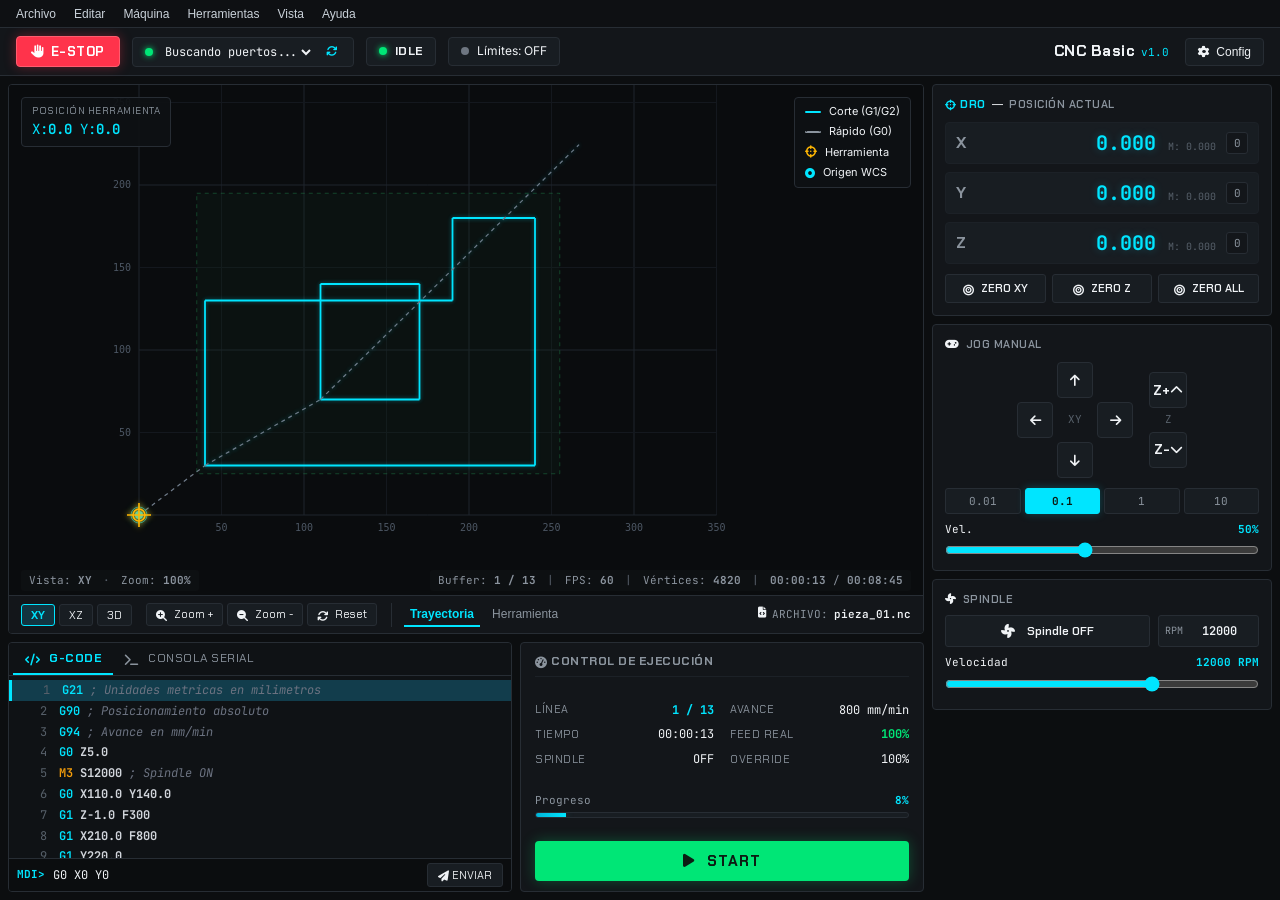
==== index.html @ 5371f31e "fix: animacion fluida con interpolacion de punta de herramienta en simulador virtual y conexion auto" ====
<!DOCTYPE html>
<html lang="es">
<head>
  <meta charset="UTF-8">
  <meta name="viewport" content="width=device-width, initial-scale=1.0">
  <title>CNC Basic v1.0 - Interfaz de Control CNC Educativa</title>
  <meta name="description" content="Interfaz didáctica de control numérico computarizado (CNC) basada en firmware GRBL v1.1 para Trabajo Terminal (ESCOM - IPN).">
  <!-- Google Fonts -->
  <link rel="preconnect" href="https://fonts.googleapis.com">
  <link rel="preconnect" href="https://fonts.gstatic.com" crossorigin>
  <link href="https://fonts.googleapis.com/css2?family=Chakra+Petch:wght@400;600;700&family=Inter:wght@400;500;600;700&family=JetBrains+Mono:wght@400;500;700&display=swap" rel="stylesheet">
  <!-- Font Awesome CDN -->
  <link rel="stylesheet" href="https://cdnjs.cloudflare.com/ajax/libs/font-awesome/6.5.1/css/all.min.css" integrity="sha512-DTOQO9RWCH3ppGqcWaEA1BIZOC6xxalwEsw9c2QQeAIftl+Vegovlnee1c9QX4TctnWMn13TZye+giMm8e2LwA==" crossorigin="anonymous" referrerpolicy="no-referrer" />
  <link rel="stylesheet" href="styles.css">
</head>
<body class="theme-dark">

  <!-- ================= TOP MENUBAR ================= -->
  <header class="app-menubar" id="main-menubar">
    <nav class="menu-nav">
      <div class="menu-item" id="menu-archivo">
        <button class="menu-btn" type="button">Archivo</button>
        <div class="dropdown-menu">
          <button class="dropdown-item" id="btn-menu-open-file"><i class="fa-solid fa-folder-open"></i> Abrir Archivo G-Code... <span class="shortcut">Ctrl+O</span></button>
          <button class="dropdown-item" id="btn-menu-load-sample"><i class="fa-solid fa-file-code"></i> Cargar pieza_01.nc (Demo)</button>
          <div class="dropdown-divider"></div>
          <button class="dropdown-item" id="btn-menu-save-gcode"><i class="fa-solid fa-floppy-disk"></i> Guardar G-Code <span class="shortcut">Ctrl+S</span></button>
          <div class="dropdown-divider"></div>
          <button class="dropdown-item" id="btn-menu-export-log"><i class="fa-solid fa-file-export"></i> Exportar Bitácora de Sesión</button>
        </div>
      </div>

      <div class="menu-item" id="menu-editar">
        <button class="menu-btn" type="button">Editar</button>
        <div class="dropdown-menu">
          <button class="dropdown-item" id="btn-menu-clear-gcode"><i class="fa-solid fa-eraser"></i> Limpiar Programa</button>
          <button class="dropdown-item" id="btn-menu-clear-console"><i class="fa-solid fa-trash-can"></i> Limpiar Consola Serial</button>
        </div>
      </div>

      <div class="menu-item" id="menu-maquina">
        <button class="menu-btn" type="button">Máquina</button>
        <div class="dropdown-menu">
          <button class="dropdown-item" id="btn-menu-homing"><i class="fa-solid fa-house"></i> Ciclo de Homing ($H)</button>
          <button class="dropdown-item" id="btn-menu-unlock"><i class="fa-solid fa-lock-open"></i> Desbloquear Alarma ($X)</button>
          <button class="dropdown-item" id="btn-menu-reset-grbl"><i class="fa-solid fa-rotate-right"></i> Reset Software (Ctrl+X)</button>
          <div class="dropdown-divider"></div>
          <button class="dropdown-item" id="btn-menu-goto-origin"><i class="fa-solid fa-location-crosshairs"></i> Ir a Cero Pieza (G0 X0 Y0 Z0)</button>
        </div>
      </div>

      <div class="menu-item" id="menu-herramientas">
        <button class="menu-btn" type="button">Herramientas</button>
        <div class="dropdown-menu">
          <button class="dropdown-item" id="btn-menu-heightmap"><i class="fa-solid fa-layer-group"></i> Mapa de Alturas (Auto-Level)</button>
          <button class="dropdown-item" id="btn-menu-calibration"><i class="fa-solid fa-ruler-combined"></i> Asistente de Calibración Pasos/mm</button>
          <button class="dropdown-item" id="btn-menu-macros"><i class="fa-solid fa-bolt"></i> Comandos Rápidos de Usuario</button>
        </div>
      </div>

      <div class="menu-item" id="menu-vista">
        <button class="menu-btn" type="button">Vista</button>
        <div class="dropdown-menu">
          <button class="dropdown-item" id="btn-menu-view-xy"><i class="fa-solid fa-vector-square"></i> Vista XY (Planta)</button>
          <button class="dropdown-item" id="btn-menu-view-xz"><i class="fa-solid fa-bars-staggered"></i> Vista XZ (Frontal)</button>
          <button class="dropdown-item" id="btn-menu-view-3d"><i class="fa-solid fa-cube"></i> Vista 3D Isométrica</button>
          <div class="dropdown-divider"></div>
          <button class="dropdown-item" id="btn-menu-toggle-grid"><i class="fa-solid fa-border-all"></i> Alternar Cuadrícula</button>
          <button class="dropdown-item" id="btn-menu-fullscreen"><i class="fa-solid fa-expand"></i> Pantalla Completa <span class="shortcut">F11</span></button>
        </div>
      </div>

      <div class="menu-item" id="menu-ayuda">
        <button class="menu-btn" type="button">Ayuda</button>
        <div class="dropdown-menu">
          <button class="dropdown-item" id="btn-menu-gcode-dict"><i class="fa-solid fa-book-bookmark"></i> Diccionario G-Code Interactivo</button>
          <button class="dropdown-item" id="btn-menu-manual"><i class="fa-solid fa-book-open"></i> Guía Rápida de Operación CNC</button>
          <div class="dropdown-divider"></div>
          <button class="dropdown-item" id="btn-menu-about"><i class="fa-solid fa-circle-info"></i> Acerca de CNC Basic v1.0 (TT ESCOM)</button>
        </div>
      </div>
    </nav>
  </header>

  <!-- ================= TOP HEADER STATUS BAR ================= -->
  <section class="app-statusbar" id="main-statusbar">
    <div class="statusbar-left">
      <!-- Big E-STOP Button -->
      <button class="btn-estop" id="btn-estop" title="Parada de Emergencia Inmediata">
        <i class="fa-solid fa-hand estop-icon"></i> E-STOP
      </button>

      <!-- Serial Port Dropdown Pill -->
      <div class="status-pill pill-port" id="pill-serial-port">
        <span class="indicator-dot dot-connected" id="port-status-dot"></span>
        <select class="port-select" id="select-com-port" title="Puerto COM detectado">
          <option value="" disabled selected>Buscando puertos...</option>
        </select>
        <button class="btn-refresh-port" id="btn-refresh-ports" type="button" title="Actualizar puertos COM">
          <i class="fa-solid fa-arrows-rotate"></i>
        </button>
      </div>

      <!-- Machine State Pill -->
      <div class="status-pill pill-state" id="pill-machine-state">
        <span class="indicator-dot dot-idle" id="state-status-dot"></span>
        <span class="state-label" id="lbl-machine-state">IDLE</span>
      </div>

      <!-- Quick Unlock Alarm Button ($X) -->
      <button class="btn-quick-unlock hidden" id="btn-quick-unlock" title="Desbloquear Alarma de Seguridad ($X)">
        <i class="fa-solid fa-lock-open"></i> DESBLOQUEAR ($X)
      </button>

      <!-- Limits Pill -->
      <div class="status-pill pill-limits" id="pill-limits-state" title="Estado de sensores de límite fin de carrera">
        <span class="indicator-dot dot-off" id="limits-status-dot"></span>
        <span class="limits-label" id="lbl-limits-state">Límites: OFF</span>
      </div>
    </div>

    <div class="statusbar-right">
      <div class="app-branding">
        <span class="brand-title">CNC Basic</span>
        <span class="brand-version">v1.0</span>
      </div>
      <button class="btn-config" id="btn-open-config" title="Configuración del Sistema">
        <i class="fa-solid fa-gear gear-icon"></i> Config
      </button>
    </div>
  </section>

  <!-- ================= MAIN WORKSPACE GRID ================= -->
  <main class="app-workspace">

    <!-- LEFT COLUMN: VISUALIZER + BOTTOM PANELS -->
    <div class="workspace-center">

      <!-- 2D / 3D CANVAS VISUALIZER CONTAINER -->
      <section class="visualizer-container" id="visualizer-container">
        <!-- Floating Tool Position Badge (Top-Left) -->
        <div class="overlay-floating-badge badge-pos" id="badge-tool-pos">
          <span class="badge-title">POSICIÓN HERRAMIENTA</span>
          <span class="badge-coords">X:<b id="v-tool-x">0.0</b> Y:<b id="v-tool-y">0.0</b></span>
        </div>

        <!-- Floating Legend Badge (Top-Right) -->
        <div class="overlay-floating-badge badge-legend" id="badge-legend">
          <div class="legend-row">
            <span class="legend-line line-cut"></span>
            <span class="legend-text">Corte (G1/G2)</span>
          </div>
          <div class="legend-row">
            <span class="legend-line line-rapid"></span>
            <span class="legend-text">Rápido (G0)</span>
          </div>
          <div class="legend-row">
            <i class="fa-solid fa-crosshairs legend-symbol icon-tool"></i>
            <span class="legend-text">Herramienta</span>
          </div>
          <div class="legend-row">
            <i class="fa-solid fa-circle-dot legend-symbol icon-origin"></i>
            <span class="legend-text">Origen WCS</span>
          </div>
        </div>

        <!-- HTML5 Interactive Canvas -->
        <div class="canvas-wrapper">
          <canvas id="cnc-canvas"></canvas>
        </div>

        <!-- Canvas Bottom-Left Overlay -->
        <div class="overlay-bottom-left" id="overlay-view-info">
          <span>Vista: <b id="lbl-view-mode">XY</b></span>
          <span class="divider">·</span>
          <span>Zoom: <b id="lbl-view-zoom">100%</b></span>
        </div>

        <!-- Canvas Bottom-Right Telemetry Overlay -->
        <div class="overlay-bottom-right" id="overlay-telemetry">
          <span>Buffer: <b id="tele-buffer">13 / 13</b></span>
          <span class="divider">|</span>
          <span>FPS: <b id="tele-fps">60</b></span>
          <span class="divider">|</span>
          <span>Vértices: <b id="tele-vertices">4820</b></span>
          <span class="divider">|</span>
          <span id="tele-time-info"><b id="tele-elapsed">00:00:13</b> / <b id="tele-total">00:08:45</b></span>
        </div>

        <!-- Visualizer Bottom Control Bar -->
        <div class="visualizer-controls-bar">
          <div class="viz-btn-group view-modes">
            <button class="viz-btn active" id="btn-view-xy">XY</button>
            <button class="viz-btn" id="btn-view-xz">XZ</button>
            <button class="viz-btn" id="btn-view-3d">3D</button>
          </div>

          <div class="viz-btn-group zoom-controls">
            <button class="viz-btn" id="btn-zoom-in"><i class="fa-solid fa-magnifying-glass-plus"></i> Zoom +</button>
            <button class="viz-btn" id="btn-zoom-out"><i class="fa-solid fa-magnifying-glass-minus"></i> Zoom -</button>
            <button class="viz-btn" id="btn-zoom-reset"><i class="fa-solid fa-arrows-rotate"></i> Reset</button>
          </div>

          <div class="viz-tabs">
            <button class="viz-tab active" id="tab-trayectoria">Trayectoria</button>
            <button class="viz-tab" id="tab-herramienta">Herramienta</button>
          </div>

          <div class="loaded-file-indicator">
            <i class="fa-solid fa-file-code file-icon"></i>
            <span class="file-label">ARCHIVO:</span>
            <span class="file-name" id="lbl-loaded-filename">pieza_01.nc</span>
          </div>
        </div>
      </section>

      <!-- BOTTOM SPLIT: G-CODE/CONSOLE (LEFT) & EXECUTION CONTROL (RIGHT) -->
      <section class="bottom-split-panel">

        <!-- G-Code & Serial Console Section -->
        <div class="panel-box panel-code-console">
          <div class="panel-header-tabs">
            <button class="panel-tab active" id="tab-btn-gcode"><i class="fa-solid fa-code"></i> G-CODE</button>
            <button class="panel-tab" id="tab-btn-console"><i class="fa-solid fa-terminal"></i> CONSOLA SERIAL</button>
          </div>

          <!-- G-Code Viewer Tab Content -->
          <div class="tab-pane active" id="pane-gcode">
            <div class="gcode-editor-viewport" id="gcode-list-viewport">
              <ul class="gcode-lines-list" id="gcode-lines-container">
                <!-- Dynamically generated or seeded G-code lines -->
              </ul>
            </div>
            <!-- MDI Input Command Bar -->
            <div class="mdi-bar">
              <span class="mdi-prefix">MDI&gt;</span>
              <input type="text" class="mdi-input" id="mdi-input-cmd" value="G0 X0 Y0" placeholder="Escriba comando G-code o GRBL ($$, $H, G0...)">
              <button class="btn-mdi-send" id="btn-mdi-send"><i class="fa-solid fa-paper-plane"></i> ENVIAR</button>
            </div>
          </div>

          <!-- Serial Console Tab Content -->
          <div class="tab-pane" id="pane-console">
            <div class="console-viewport" id="console-output">
              <div class="console-line c-system">[CONEXIÓN] Puerto COM3 abierto a 115200 baudios.</div>
              <div class="console-line c-grbl">Grbl 1.1h ['$' for help]</div>
              <div class="console-line c-info">[MSG:'$H'|'$X' to unlock]</div>
              <div class="console-line c-ok">&gt; $G</div>
              <div class="console-line c-grbl">[GC:G0 G54 G17 G21 G90 G94 M5 M9 T0 F0 S0]</div>
              <div class="console-line c-ok">ok</div>
            </div>
            <div class="console-input-bar">
              <span class="mdi-prefix">&gt;</span>
              <input type="text" class="mdi-input" id="console-cmd-input" placeholder="Comando GRBL directo (ej. ? , $$ , $I , G91)">
              <button class="btn-mdi-send" id="btn-console-send"><i class="fa-solid fa-paper-plane"></i> ENVIAR</button>
            </div>
          </div>
        </div>

        <!-- Execution Control Panel -->
        <div class="panel-box panel-execution-control">
          <div class="panel-title-bar">
            <span><i class="fa-solid fa-gauge-high"></i> CONTROL DE EJECUCIÓN</span>
          </div>

          <div class="telemetry-grid">
            <div class="tele-item">
              <span class="tele-label">LÍNEA</span>
              <span class="tele-val highlight-cyan" id="metric-line">13 / 13</span>
            </div>
            <div class="tele-item">
              <span class="tele-label">AVANCE</span>
              <span class="tele-val" id="metric-feed">800 mm/min</span>
            </div>
            <div class="tele-item">
              <span class="tele-label">TIEMPO</span>
              <span class="tele-val" id="metric-time">00:00:13</span>
            </div>
            <div class="tele-item">
              <span class="tele-label">FEED REAL</span>
              <span class="tele-val highlight-green" id="metric-feed-pct">100%</span>
            </div>
            <div class="tele-item">
              <span class="tele-label">SPINDLE</span>
              <span class="tele-val" id="metric-spindle-state">OFF</span>
            </div>
            <div class="tele-item">
              <span class="tele-label">OVERRIDE</span>
              <span class="tele-val" id="metric-override">100%</span>
            </div>
          </div>

          <!-- Progress Bar -->
          <div class="progress-section">
            <div class="progress-labels">
              <span class="prog-label">Progreso</span>
              <span class="prog-pct highlight-cyan" id="lbl-progress-percent">100%</span>
            </div>
            <div class="progress-track">
              <div class="progress-bar-fill" id="progress-bar-fill" style="width: 100%;"></div>
            </div>
          </div>

          <!-- Main Start/Execution Action Button -->
          <div class="execution-actions">
            <button class="btn-start-execution" id="btn-execution-action">
              <i class="fa-solid fa-play"></i> START
            </button>
            <button class="btn-pause-execution hidden" id="btn-execution-pause">
              <i class="fa-solid fa-pause"></i> PAUSA
            </button>
            <button class="btn-stop-execution hidden" id="btn-execution-stop">
              <i class="fa-solid fa-stop"></i> DETENER
            </button>
          </div>
        </div>

      </section>
    </div>

    <!-- RIGHT COLUMN: DRO & MANUAL MACHINE CONTROLS -->
    <aside class="workspace-sidebar" id="main-sidebar">

      <!-- DRO: POSICIÓN ACTUAL -->
      <section class="sidebar-block dro-block">
        <div class="sidebar-header">
          <span class="title-cyan"><i class="fa-solid fa-crosshairs"></i> DRO</span>
          <span class="header-divider">—</span>
          <span class="title-sub">POSICIÓN ACTUAL</span>
        </div>

        <div class="dro-axes-container">
          <!-- EJE X -->
          <div class="dro-axis-row" id="dro-row-x">
            <div class="axis-badge">X</div>
            <div class="axis-readout">
              <div class="coord-value-big" id="dro-val-x">0.000</div>
              <div class="coord-subtext">M: <span id="dro-mach-x">0.000</span></div>
            </div>
            <button class="btn-zero-axis" id="btn-zero-x" title="Poner eje X en cero">0</button>
          </div>

          <!-- EJE Y -->
          <div class="dro-axis-row" id="dro-row-y">
            <div class="axis-badge">Y</div>
            <div class="axis-readout">
              <div class="coord-value-big" id="dro-val-y">0.000</div>
              <div class="coord-subtext">M: <span id="dro-mach-y">0.000</span></div>
            </div>
            <button class="btn-zero-axis" id="btn-zero-y" title="Poner eje Y en cero">0</button>
          </div>

          <!-- EJE Z -->
          <div class="dro-axis-row" id="dro-row-z">
            <div class="axis-badge">Z</div>
            <div class="axis-readout">
              <div class="coord-value-big" id="dro-val-z">0.000</div>
              <div class="coord-subtext">M: <span id="dro-mach-z">0.000</span></div>
            </div>
            <button class="btn-zero-axis" id="btn-zero-z" title="Poner eje Z en cero">0</button>
          </div>
        </div>

        <!-- Zero Buttons Group -->
        <div class="dro-actions-row">
          <button class="btn-secondary-action" id="btn-zero-xy"><i class="fa-solid fa-bullseye"></i> ZERO XY</button>
          <button class="btn-secondary-action" id="btn-zero-z-action"><i class="fa-solid fa-bullseye"></i> ZERO Z</button>
          <button class="btn-secondary-action" id="btn-zero-all"><i class="fa-solid fa-bullseye"></i> ZERO ALL</button>
        </div>
      </section>

      <!-- JOG MANUAL -->
      <section class="sidebar-block jog-block">
        <div class="sidebar-header collapsible">
          <i class="fa-solid fa-gamepad header-icon"></i>
          <span class="title-sub">JOG MANUAL</span>
        </div>

        <div class="jog-content">
          <!-- Directional Jog Pads -->
          <div class="jog-pads-container">
            <!-- XY D-Pad -->
            <div class="dpad-xy">
              <div class="dpad-cell"></div>
              <button class="jog-btn jog-up" id="btn-jog-y-plus" title="Y+ Adelante"><i class="fa-solid fa-arrow-up"></i></button>
              <div class="dpad-cell"></div>

              <button class="jog-btn jog-left" id="btn-jog-x-minus" title="X- Izquierda"><i class="fa-solid fa-arrow-left"></i></button>
              <div class="dpad-center-label">XY</div>
              <button class="jog-btn jog-right" id="btn-jog-x-plus" title="X+ Derecha"><i class="fa-solid fa-arrow-right"></i></button>

              <div class="dpad-cell"></div>
              <button class="jog-btn jog-down" id="btn-jog-y-minus" title="Y- Atrás"><i class="fa-solid fa-arrow-down"></i></button>
              <div class="dpad-cell"></div>
            </div>

            <!-- Z Column Pad -->
            <div class="dpad-z">
              <button class="jog-btn jog-z-up" id="btn-jog-z-plus" title="Z+ Subir Herramienta">Z+ <i class="fa-solid fa-chevron-up"></i></button>
              <div class="dpad-z-label">Z</div>
              <button class="jog-btn jog-z-down" id="btn-jog-z-minus" title="Z- Bajar Herramienta">Z- <i class="fa-solid fa-chevron-down"></i></button>
            </div>
          </div>

          <!-- Step Increments -->
          <div class="jog-increments-row">
            <button class="step-btn" data-step="0.01">0.01</button>
            <button class="step-btn active" data-step="0.1">0.1</button>
            <button class="step-btn" data-step="1">1</button>
            <button class="step-btn" data-step="10">10</button>
          </div>

          <!-- Jog Feedrate / Speed -->
          <div class="jog-speed-control">
            <div class="speed-label-row">
              <span class="speed-txt">Vel.</span>
              <span class="speed-val highlight-cyan" id="lbl-jog-vel">50%</span>
            </div>
            <input type="range" class="speed-slider" id="slider-jog-speed" min="10" max="100" value="50" step="5">
          </div>
        </div>
      </section>

      <!-- SPINDLE (HUSILLO) -->
      <section class="sidebar-block spindle-block">
        <div class="sidebar-header collapsible">
          <i class="fa-solid fa-fan header-icon"></i>
          <span class="title-sub">SPINDLE</span>
        </div>

        <div class="spindle-content">
          <div class="spindle-actions-row">
            <button class="btn-spindle-toggle" id="btn-spindle-toggle">
              <i class="fa-solid fa-fan spindle-icon" id="spindle-fan-icon"></i>
              <span id="lbl-spindle-btn-text">Spindle OFF</span>
            </button>
            <div class="spindle-rpm-badge">
              <span class="rpm-label">RPM</span>
              <input type="number" class="rpm-input" id="input-spindle-rpm" value="12000" min="0" max="24000" step="500">
            </div>
          </div>

          <div class="spindle-speed-info">
            <span class="speed-legend">Velocidad</span>
            <span class="speed-live-val highlight-cyan" id="lbl-spindle-speed-live">12000 RPM</span>
          </div>

          <input type="range" class="spindle-slider" id="slider-spindle-override" min="0" max="150" value="100" title="Override Spindle (0% a 150%)">
        </div>
      </section>

    </aside>

  </main>

  <!-- ================= MODAL DE CONFIGURACIÓN (FIGURAS 6-13 DEL TT) ================= -->
  <div class="modal-backdrop hidden" id="modal-config-backdrop">
    <div class="modal-dialog modal-large">
      <div class="modal-header">
        <div class="modal-title-group">
          <i class="fa-solid fa-sliders modal-icon"></i>
          <h2 class="modal-title">Configuración del Sistema CNC</h2>
          <span class="modal-subtitle">Parámetros GRBL v1.1 &amp; Preferencias de Usuario</span>
        </div>
        <button class="btn-modal-close" id="btn-close-config-modal"><i class="fa-solid fa-xmark"></i></button>
      </div>

      <div class="modal-body modal-split">
        <!-- Sidebar Navigation of Config Sections -->
        <nav class="config-nav-tabs">
          <button class="cfg-tab-btn active" data-target="cfg-tab-conexion">
            <i class="fa-solid fa-network-wired tab-icon"></i> Ajustes de Conexión
          </button>
          <button class="cfg-tab-btn" data-target="cfg-tab-maquina">
            <i class="fa-solid fa-microchip tab-icon"></i> Info de la Máquina
          </button>
          <button class="cfg-tab-btn" data-target="cfg-tab-emisor">
            <i class="fa-solid fa-tower-broadcast tab-icon"></i> Ajustes Emisor
          </button>
          <button class="cfg-tab-btn" data-target="cfg-tab-ui">
            <i class="fa-solid fa-palette tab-icon"></i> Interfaz de Usuario
          </button>
          <button class="cfg-tab-btn" data-target="cfg-tab-atajos">
            <i class="fa-solid fa-keyboard tab-icon"></i> Ajustes y Atajos
          </button>
          <button class="cfg-tab-btn" data-target="cfg-tab-visualizador">
            <i class="fa-solid fa-eye tab-icon"></i> Ajustes Visualizador
          </button>
          <button class="cfg-tab-btn" data-target="cfg-tab-consola">
            <i class="fa-solid fa-terminal tab-icon"></i> Ajustes Consola
          </button>
          <button class="cfg-tab-btn" data-target="cfg-tab-macros">
            <i class="fa-solid fa-bolt tab-icon"></i> Comandos de Usuario
          </button>
          <button class="cfg-tab-btn" data-target="cfg-tab-heightmap">
            <i class="fa-solid fa-layer-group tab-icon"></i> Mapa de Alturas
          </button>
          <button class="cfg-tab-btn cfg-tab-credits-highlight" data-target="cfg-tab-creditos">
            <i class="fa-solid fa-award tab-icon"></i> Derechos de Autor y Agradecimientos
          </button>
        </nav>

        <!-- Dynamic Content Panels for Config -->
        <div class="config-content-panels">

          <!-- 1. Ajustes de Conexión (Fig. 6) -->
          <div class="cfg-panel active" id="cfg-tab-conexion">
            <h3 class="panel-section-title"><i class="fa-solid fa-network-wired"></i> Ajustes de Conexión Serial (UART)</h3>
            <div class="form-grid">
              <div class="form-group">
                <label>Puerto Serial COM:</label>
                <select class="form-control" id="cfg-port">
                  <option value="COM3" selected>COM3 (Arduino Nano / Uno CH340)</option>
                  <option value="COM1">COM1 (Puerto de comunicaciones)</option>
                  <option value="COM4">COM4 (USB Serial Device)</option>
                </select>
              </div>
              <div class="form-group">
                <label>Velocidad de Baudios:</label>
                <select class="form-control" id="cfg-baud">
                  <option value="115200" selected>115200 baudios (Recomendado GRBL v1.1)</option>
                  <option value="9600">9600 baudios</option>
                  <option value="57600">57600 baudios</option>
                  <option value="250000">250000 baudios</option>
                </select>
              </div>
              <div class="form-group">
                <label>Tamaño de Buffer de Comandos:</label>
                <input type="number" class="form-control" value="128" min="64" max="256">
                <small class="form-help">Planificación de movimiento GRBL (RX buffer por defecto: 128 bytes).</small>
              </div>
              <div class="form-group checkbox-group">
                <label><input type="checkbox" checked> Habilitar DTR Reset al conectar</label>
                <label><input type="checkbox" checked> Comprobación de Eco (OK check)</label>
              </div>
            </div>
          </div>

          <!-- 2. Información de la Máquina (Fig. 7) -->
          <div class="cfg-panel" id="cfg-tab-maquina">
            <h3 class="panel-section-title"><i class="fa-solid fa-microchip"></i> Parámetros del Controlador CNC (GRBL)</h3>
            <div class="form-grid">
              <div class="form-group">
                <label>Firmware Detectado:</label>
                <input type="text" class="form-control" value="GRBL v1.1h [ESCOM Didáctico]" readonly>
              </div>
              <div class="form-group">
                <label>$100 - Pasos/mm Eje X:</label>
                <input type="number" class="form-control" id="cfg-step-x" value="250.000" step="0.001">
              </div>
              <div class="form-group">
                <label>$101 - Pasos/mm Eje Y:</label>
                <input type="number" class="form-control" id="cfg-step-y" value="250.000" step="0.001">
              </div>
              <div class="form-group">
                <label>$102 - Pasos/mm Eje Z:</label>
                <input type="number" class="form-control" id="cfg-step-z" value="400.000" step="0.001">
              </div>
              <div class="form-group">
                <label>$130 - Recorrido Máx X (mm):</label>
                <input type="number" class="form-control" value="300.000">
              </div>
              <div class="form-group">
                <label>$131 - Recorrido Máx Y (mm):</label>
                <input type="number" class="form-control" value="200.000">
              </div>
              <div class="form-group">
                <label>$132 - Recorrido Máx Z (mm):</label>
                <input type="number" class="form-control" value="60.000">
              </div>
            </div>
          </div>

          <!-- 3. Ajustes Emisor (Fig. 8) -->
          <div class="cfg-panel" id="cfg-tab-emisor">
            <h3 class="panel-section-title"><i class="fa-solid fa-tower-broadcast"></i> Ajustes del Emisor de Código G (Streamer)</h3>
            <div class="form-grid">
              <div class="form-group">
                <label>Modo de Envío de Líneas:</label>
                <select class="form-control">
                  <option selected>Conteo de Caracteres en Búfer (Character-Counting)</option>
                  <option>Respuesta Simple Enviar/Esperar (Send-Response)</option>
                </select>
              </div>
              <div class="form-group">
                <label>Frecuencia de Polling de Estado (?):</label>
                <input type="number" class="form-control" value="100" min="50" max="1000">
                <small class="form-help">Intervalo en milisegundos para telemetría DRO.</small>
              </div>
              <div class="form-group checkbox-group">
                <label><input type="checkbox" checked> Omitir líneas vacías y comentarios</label>
                <label><input type="checkbox" checked> Pausa segura ante comando M6 (Cambio de herramienta)</label>
              </div>
            </div>
          </div>

          <!-- 4. Ajustes Interfaz de Usuario (Fig. 9) -->
          <div class="cfg-panel" id="cfg-tab-ui">
            <h3 class="panel-section-title"><i class="fa-solid fa-palette"></i> Personalización de la Interfaz</h3>
            <div class="form-grid">
              <div class="form-group">
                <label>Tema Visual:</label>
                <select class="form-control" id="cfg-theme-select">
                  <option value="dark" selected>Modo Oscuro Industrial (Aerospace Dark)</option>
                  <option value="cyber">Cyberpunk High Contrast</option>
                  <option value="classic">Gris Técnico Clásico</option>
                </select>
              </div>
              <div class="form-group">
                <label>Sistema de Unidades:</label>
                <select class="form-control">
                  <option selected>Milímetros (Métrico - G21)</option>
                  <option>Pulgadas (Imperial - G20)</option>
                </select>
              </div>
              <div class="form-group">
                <label>Número de Decimales en DRO:</label>
                <select class="form-control">
                  <option selected>3 decimales (0.001 mm)</option>
                  <option>2 decimales (0.01 mm)</option>
                  <option>4 decimales (0.0001 mm)</option>
                </select>
              </div>
            </div>
          </div>

          <!-- 5. Ajustes y Atajos (Fig. 10) -->
          <div class="cfg-panel" id="cfg-tab-atajos">
            <h3 class="panel-section-title"><i class="fa-solid fa-keyboard"></i> Atajos de Teclado del Sistema</h3>
            <div class="shortcuts-table">
              <div class="shortcut-row"><span>Flechas Arriba / Abajo</span> <b>Mover Eje Y (Adelante / Atrás)</b></div>
              <div class="shortcut-row"><span>Flechas Izq / Der</span> <b>Mover Eje X (Izquierda / Derecha)</b></div>
              <div class="shortcut-row"><span>Re Pág / Av Pág</span> <b>Mover Eje Z (Subir / Bajar)</b></div>
              <div class="shortcut-row"><span>Barra Espaciadora</span> <b>Pausar / Reanudar Ejecución</b></div>
              <div class="shortcut-row"><span>Escape (ESC)</span> <b>Parada de Emergencia (E-STOP)</b></div>
              <div class="shortcut-row"><span>Ctrl + H</span> <b>Ciclo de Homing ($H)</b></div>
              <div class="shortcut-row"><span>Ctrl + X</span> <b>Resetear Firmware GRBL</b></div>
            </div>
          </div>

          <!-- 6. Ajustes Visualizador (Fig. 11) -->
          <div class="cfg-panel" id="cfg-tab-visualizador">
            <h3 class="panel-section-title"><i class="fa-solid fa-eye"></i> Ajustes del Renderizador de Trayectoria</h3>
            <div class="form-grid">
              <div class="form-group">
                <label>Color de Trayectoria de Corte (G1/G2):</label>
                <input type="color" class="form-control color-input" value="#00e5ff">
              </div>
              <div class="form-group">
                <label>Color de Movimiento Rápido (G0):</label>
                <input type="color" class="form-control color-input" value="#708090">
              </div>
              <div class="form-group checkbox-group">
                <label><input type="checkbox" checked> Mostrar retícula de herramienta en tiempo real</label>
                <label><input type="checkbox" checked> Mostrar límites de la cama de trabajo</label>
                <label><input type="checkbox" checked> Dibujar cono de fresa en modo 3D</label>
              </div>
            </div>
          </div>

          <!-- 7. Ajustes Consola (Fig. 12) -->
          <div class="cfg-panel" id="cfg-tab-consola">
            <h3 class="panel-section-title"><i class="fa-solid fa-terminal"></i> Ajustes de la Consola Serial de Diagnóstico</h3>
            <div class="form-grid checkbox-group">
              <label><input type="checkbox" checked> Auto-desplazamiento automático al recibir mensajes</label>
              <label><input type="checkbox" checked> Incluir marcas de tiempo (Timestamps [HH:MM:SS])</label>
              <label><input type="checkbox"> Filtrar consultas periódicas de estado (&lt;Idle...&gt;)</label>
              <label><input type="checkbox" checked> Resaltar errores y alarmas en color rojo</label>
            </div>
          </div>

          <!-- 8. Comandos de Usuario / Macros (Fig. 2 y 13) -->
          <div class="cfg-panel" id="cfg-tab-macros">
            <h3 class="panel-section-title"><i class="fa-solid fa-bolt"></i> Comandos Rápidos y Macros Educativas</h3>
            <div class="macros-list">
              <div class="macro-card">
                <div class="macro-head">
                  <span class="macro-name"><i class="fa-solid fa-bolt"></i> Sonda Cero Z (Touch Plate)</span>
                  <button class="btn-run-macro" data-macro="G38.2 Z-20 F100; G92 Z5; G0 Z15"><i class="fa-solid fa-play"></i> Ejecutar</button>
                </div>
                <code>G38.2 Z-20 F100 ; Sonda táctil<br>G92 Z5.0 ; Fijar espesor placa<br>G0 Z15.0 ; Retraer</code>
              </div>
              <div class="macro-card">
                <div class="macro-head">
                  <span class="macro-name"><i class="fa-solid fa-location-dot"></i> Aparcamiento de Seguridad (Safe Park)</span>
                  <button class="btn-run-macro" data-macro="G0 Z25; G0 X0 Y200"><i class="fa-solid fa-play"></i> Ejecutar</button>
                </div>
                <code>G90 ; Modo absoluto<br>G0 Z25.0 ; Elevar herramienta<br>G0 X0 Y200 ; Enviar mesa al frente</code>
              </div>
              <div class="macro-card">
                <div class="macro-head">
                  <span class="macro-name"><i class="fa-solid fa-fan"></i> Calentamiento de Husillo (Spindle Warmup)</span>
                  <button class="btn-run-macro" data-macro="M3 S5000; G4 P5; M3 S12000"><i class="fa-solid fa-play"></i> Ejecutar</button>
                </div>
                <code>M3 S5000 ; Encender a baja RPM<br>G4 P5 ; Esperar 5 seg<br>M3 S12000 ; Velocidad de corte</code>
              </div>
            </div>
          </div>

          <!-- 9. Mapa de Alturas / Auto-Leveling (Fig. 3) -->
          <div class="cfg-panel" id="cfg-tab-heightmap">
            <h3 class="panel-section-title"><i class="fa-solid fa-layer-group"></i> Módulo de Mapa de Alturas (Compensación de Cama)</h3>
            <p class="panel-desc">Realiza un sondeo matricial en el eje Z para compensar irregularidades de la superficie en placas PCB o grabados finos.</p>
            <div class="form-grid">
              <div class="form-group">
                <label>Matriz de Sondeo (Puntos X × Y):</label>
                <select class="form-control">
                  <option selected>5 × 5 (25 puntos de muestreo)</option>
                  <option>3 × 3 (9 puntos de muestreo)</option>
                  <option>10 × 10 (100 puntos de muestreo)</option>
                </select>
              </div>
              <div class="form-group">
                <label>Área de Exploración (X × Y mm):</label>
                <input type="text" class="form-control" value="100 mm × 80 mm">
              </div>
            </div>
            <div class="heightmap-actions">
              <button class="btn-primary-action" id="btn-start-probing"><i class="fa-solid fa-play"></i> Iniciar Muestreo Automático</button>
              <button class="btn-secondary-action" id="btn-clear-heightmap"><i class="fa-solid fa-eraser"></i> Limpiar Compensación</button>
            </div>
          </div>

          <!-- 10. DERECHOS DE AUTOR Y AGRADECIMIENTOS (NUEVO) -->
          <div class="cfg-panel" id="cfg-tab-creditos">
            <h3 class="panel-section-title"><i class="fa-solid fa-scale-balanced"></i> Derechos de Autor, Propiedad Intelectual y Agradecimientos</h3>
            
            <div class="credits-container">
              <!-- Tarjeta Institucional IPN / ESCOM -->
              <div class="credits-card institution-card">
                <div class="credits-card-header">
                  <i class="fa-solid fa-graduation-cap card-icon"></i>
                  <div>
                    <h4 class="card-title">Instituto Politécnico Nacional — ESCOM</h4>
                    <span class="card-subtitle">Trabajo Terminal 2026-B072: “Interfaz de control para máquinas CNC con fines educativos”</span>
                  </div>
                </div>
                <div class="credits-card-body">
                  <p class="credits-text">
                    Desarrollado en el marco del programa de Ingeniería en Sistemas Computacionales de la <b>Escuela Superior de Cómputo (ESCOM)</b>.
                  </p>
                  <div class="credits-people-grid">
                    <div class="person-item">
                      <span class="person-role">Director del Proyecto:</span>
                      <span class="person-name">Dr. Gelacio Castillo Cabrera</span>
                      <small class="person-desc">Agradecimiento sincero por su guía técnica, rigor metodológico y asesoría continua durante la investigación y concepción del prototipo.</small>
                    </div>
                    <div class="person-item">
                      <span class="person-role">Autores y Desarrolladores:</span>
                      <span class="person-name">Josué Martin Echeverría Arteaga</span>
                      <span class="person-name">Jonathan Uriel Paredes Martínez</span>
                      <small class="person-desc">Estudiantes de Ingeniería en Sistemas Computacionales (Contacto: jparedesm1600@alumno.ipn.mx).</small>
                    </div>
                  </div>
                </div>
              </div>

              <!-- Tarjeta de Agradecimientos a Librerías y Software Libre -->
              <div class="credits-card open-source-card">
                <div class="credits-card-header">
                  <i class="fa-solid fa-heart card-icon icon-pink"></i>
                  <div>
                    <h4 class="card-title">Agradecimientos a la Comunidad de Software Libre</h4>
                    <span class="card-subtitle">Herramientas, tipografías y recursos de código abierto utilizados</span>
                  </div>
                </div>
                <div class="credits-card-body">
                  <ul class="credits-resources-list">
                    <li>
                      <i class="fa-brands fa-font-awesome list-bullet-icon"></i>
                      <div>
                        <b>Font Awesome (Fonticons, Inc.):</b> Agradecemos a los creadores de Font Awesome por su suite iconográfica universal bajo licencia <i>SIL Open Font License 1.1 / Creative Commons CC BY 4.0</i>.
                      </div>
                    </li>
                    <li>
                      <i class="fa-solid fa-microchip list-bullet-icon"></i>
                      <div>
                        <b>Firmware GRBL v1.1:</b> Agradecimiento y reconocimiento al autor Sonny Jeon (Gnea/GRBL) y la comunidad internacional por el motor de movimiento CNC libre bajo licencia <i>GNU General Public License v3.0 (GPLv3)</i>.
                      </div>
                    </li>
                    <li>
                      <i class="fa-brands fa-google list-bullet-icon"></i>
                      <div>
                        <b>Google Fonts:</b> Tipografías abiertas <i>Chakra Petch</i> (Cadson Demak), <i>JetBrains Mono</i> (JetBrains) e <i>Inter</i> (Rasmus Andersson) bajo licencia <i>SIL Open Font License 1.1</i>.
                      </div>
                    </li>
                  </ul>
                </div>
              </div>

              <!-- Nota Legal de Derechos de Autor -->
              <div class="legal-notice-box">
                <i class="fa-solid fa-shield-halved legal-icon"></i>
                <div class="legal-text">
                  <b>Declaración de Propiedad Intelectual:</b>
                  El código fuente, mockups de interfaz y documentación de este Trabajo Terminal se encuentran protegidos conforme a la legislación nacional sobre Derechos de Autor en México (<b>INDAUTOR</b>) y la normativa institucional del <b>Instituto Politécnico Nacional</b> (Reglamento de Propiedad Intelectual del IPN).
                </div>
              </div>

            </div>
          </div>

        </div>
      </div>

      <div class="modal-footer">
        <button class="btn-secondary-action" id="btn-cancel-config">Cancelar</button>
        <button class="btn-primary-action" id="btn-save-config">Guardar Configuración</button>
      </div>
    </div>
  </div>

  <!-- ================= MODAL DICCIONARIO G-CODE ================= -->
  <div class="modal-backdrop hidden" id="modal-dict-backdrop">
    <div class="modal-dialog">
      <div class="modal-header">
        <div class="modal-title-group">
          <i class="fa-solid fa-book-bookmark modal-icon"></i>
          <h2 class="modal-title">Diccionario G-Code Didáctico (ESCOM)</h2>
        </div>
        <button class="btn-modal-close" id="btn-close-dict-modal"><i class="fa-solid fa-xmark"></i></button>
      </div>
      <div class="modal-body">
        <input type="text" class="dict-search-input" id="dict-search" placeholder="Buscar comando (ej. G0, G1, M3, G90...)">
        <div class="dict-table-container">
          <table class="dict-table">
            <thead>
              <tr><th>Comando</th><th>Función</th><th>Ejemplo Didáctico</th></tr>
            </thead>
            <tbody id="dict-table-body">
              <tr><td><code>G0</code></td><td>Movimiento rápido sin corte (avance máximo)</td><td><code>G0 X10.0 Y20.0</code></td></tr>
              <tr><td><code>G1</code></td><td>Interpolación lineal con avance de corte (F)</td><td><code>G1 X50.0 Y30.0 F800</code></td></tr>
              <tr><td><code>G2 / G3</code></td><td>Interpolación circular horario (G2) y antihorario (G3)</td><td><code>G2 X20 Y20 I5 J0 F400</code></td></tr>
              <tr><td><code>G90 / G91</code></td><td>Coordenadas absolutas (G90) / relativas (G91)</td><td><code>G90 ; Referencia al origen WCS</code></td></tr>
              <tr><td><code>G92</code></td><td>Fijar desplazamiento temporal de coordenadas</td><td><code>G92 X0 Y0 Z0 ; Nuevo cero</code></td></tr>
              <tr><td><code>M3 / M5</code></td><td>Encendido de husillo horario (M3) / Apagado (M5)</td><td><code>M3 S12000 ; 12,000 RPM</code></td></tr>
              <tr><td><code>$H</code></td><td>Ciclo de Homing (búsqueda de interruptores fin de carrera)</td><td><code>$H ; Referencia mecánica</code></td></tr>
              <tr><td><code>$X</code></td><td>Desbloquear alarma de seguridad GRBL</td><td><code>$X ; Quitar bloqueo de arranque</code></td></tr>
            </tbody>
          </table>
        </div>
      </div>
    </div>
  </div>

  <!-- Hidden File Input for loading G-Code files -->
  <input type="file" id="file-input-gcode" accept=".nc,.gcode,.tap,.ngc" class="hidden">

  <!-- Core JavaScript modules & IPC Bridge -->
  <script src="qwebchannel.js"></script>
  <script src="visualizer.js"></script>
  <script src="app.js"></script>
</body>
</html>
---- styles.css ----
/* ==========================================================================
   CNC Basic v1.0 - Estilos Industriales de Alta Fidelidad
   Interfaz de Control para Máquinas CNC (ESCOM - IPN)
   ========================================================================== */

:root {
  /* Paleta Base - Dark Aero/Industrial */
  --bg-deep: #0c0e10;
  --bg-panel: #13161a;
  --bg-card: #181d22;
  --bg-input: #0f1215;
  --bg-hover: #222830;
  --border-color: #272d34;
  --border-subtle: #1c2127;

  /* Colores de Estado y Acentos */
  --cyan-primary: #00e5ff;
  --cyan-glow: rgba(0, 229, 255, 0.25);
  --green-start: #00e676;
  --green-glow: rgba(0, 230, 118, 0.28);
  --red-estop: #ff334b;
  --red-estop-hover: #e0243b;
  --gold-tool: #ffb703;
  --text-primary: #f0f3f6;
  --text-muted: #8b949e;
  --text-subtle: #57606a;

  /* Tipografías */
  --font-sans: 'Inter', -apple-system, BlinkMacSystemFont, "Segoe UI", Roboto, sans-serif;
  --font-mono: 'JetBrains Mono', 'Chakra Petch', Consolas, monospace;
  --font-display: 'Chakra Petch', var(--font-sans);
}

/* Reset y caja base */
* {
  box-sizing: border-box;
  margin: 0;
  padding: 0;
  user-select: none;
}

html {
  background-color: var(--bg-deep);
}

body {
  background-color: var(--bg-deep);
  color: var(--text-primary);
  font-family: var(--font-sans);
  font-size: 13px;
  line-height: 1.4;
  height: 100vh;
  display: flex;
  flex-direction: column;
  overflow: hidden;
}

/* Clases utilitarias */
.hidden { display: none !important; }
.highlight-cyan { color: var(--cyan-primary) !important; font-weight: 700; }
.highlight-green { color: var(--green-start) !important; font-weight: 700; }

/* ==========================================================================
   1. TOP MENUBAR
   ========================================================================== */
.app-menubar {
  background-color: #0e1013;
  border-bottom: 1px solid var(--border-color);
  padding: 2px 8px;
  height: 28px;
  display: flex;
  align-items: center;
  z-index: 50;
}

.menu-nav {
  display: flex;
  gap: 2px;
}

.menu-item {
  position: relative;
}

.menu-btn {
  background: transparent;
  border: none;
  color: #c9d1d9;
  font-size: 12px;
  padding: 3px 8px;
  border-radius: 3px;
  cursor: pointer;
  transition: background 0.15s, color 0.15s;
}

.menu-btn:hover {
  background: var(--bg-hover);
  color: #ffffff;
}

/* Menús desplegables */
.dropdown-menu {
  display: none;
  position: absolute;
  top: 100%;
  left: 0;
  background-color: var(--bg-card);
  border: 1px solid var(--border-color);
  border-radius: 4px;
  box-shadow: 0 8px 24px rgba(0, 0, 0, 0.6);
  min-width: 220px;
  padding: 4px 0;
  z-index: 1000;
}

.menu-item:hover .dropdown-menu {
  display: block;
}

.dropdown-item {
  width: 100%;
  text-align: left;
  background: transparent;
  border: none;
  color: var(--text-primary);
  font-size: 12px;
  padding: 7px 12px;
  display: flex;
  justify-content: space-between;
  align-items: center;
  cursor: pointer;
}

.dropdown-item:hover {
  background-color: var(--bg-hover);
  color: var(--cyan-primary);
}

.dropdown-item .shortcut {
  color: var(--text-subtle);
  font-size: 11px;
  font-family: var(--font-mono);
}

.dropdown-divider {
  height: 1px;
  background-color: var(--border-color);
  margin: 4px 0;
}

/* ==========================================================================
   2. TOP STATUSBAR / HEADER
   ========================================================================== */
.app-statusbar {
  background-color: var(--bg-panel);
  border-bottom: 1px solid var(--border-color);
  height: 48px;
  padding: 0 16px;
  display: flex;
  align-items: center;
  justify-content: space-between;
  gap: 16px;
}

.statusbar-left {
  display: flex;
  align-items: center;
  gap: 12px;
}

/* Botón E-STOP */
.btn-estop {
  background-color: var(--red-estop);
  color: #ffffff;
  border: 1px solid #ff5c6f;
  padding: 6px 14px;
  font-family: var(--font-display);
  font-size: 13px;
  font-weight: 700;
  letter-spacing: 0.5px;
  border-radius: 4px;
  display: flex;
  align-items: center;
  gap: 6px;
  cursor: pointer;
  box-shadow: 0 0 12px rgba(255, 51, 75, 0.35);
  transition: transform 0.1s, background-color 0.15s, box-shadow 0.15s;
}

.btn-estop:hover {
  background-color: var(--red-estop-hover);
  box-shadow: 0 0 16px rgba(255, 51, 75, 0.6);
}

.btn-estop:active {
  transform: scale(0.97);
}

.btn-estop.alarm-active {
  animation: pulse-red 1s infinite alternate ease-in-out;
  will-change: opacity, box-shadow;
}

@keyframes pulse-red {
  from {
    opacity: 0.85;
    box-shadow: 0 0 6px rgba(255, 51, 75, 0.4);
  }
  to {
    opacity: 1;
    box-shadow: 0 0 16px rgba(255, 51, 75, 0.8);
  }
}

/* Status Pills */
.status-pill {
  background-color: var(--bg-card);
  border: 1px solid var(--border-color);
  padding: 5px 12px;
  border-radius: 4px;
  display: flex;
  align-items: center;
  gap: 8px;
  font-size: 12px;
  color: var(--text-primary);
}

.indicator-dot {
  width: 8px;
  height: 8px;
  border-radius: 50%;
  display: inline-block;
}

.dot-connected { background-color: #00e676; box-shadow: 0 0 6px #00e676; }
.dot-idle { background-color: #00e676; box-shadow: 0 0 6px #00e676; }
.dot-run { background-color: var(--cyan-primary); box-shadow: 0 0 8px var(--cyan-primary); }
.dot-alarm { background-color: var(--red-estop); box-shadow: 0 0 8px var(--red-estop); }
.dot-off { background-color: #6e7681; }

.port-select {
  background: transparent;
  border: none;
  color: var(--text-primary);
  font-family: var(--font-mono);
  font-size: 12px;
  cursor: pointer;
  outline: none;
  max-width: 260px;
}

.port-select option {
  background-color: var(--bg-card);
  color: var(--text-primary);
  padding: 4px;
}

.btn-refresh-port {
  background: transparent;
  border: none;
  color: var(--cyan-primary);
  cursor: pointer;
  font-size: 11px;
  padding: 2px 4px;
  display: inline-flex;
  align-items: center;
  justify-content: center;
  border-radius: 3px;
  transition: transform 0.3s ease, color 0.15s ease;
}

.btn-refresh-port:hover {
  color: #ffffff;
  transform: rotate(180deg);
}

.pill-arrow {
  color: var(--text-muted);
  font-size: 10px;
}

.state-label {
  font-family: var(--font-display);
  font-weight: 700;
  letter-spacing: 0.5px;
}

.btn-quick-unlock {
  background-color: #f77f00;
  color: #0b0e11;
  border: 1px solid #fcbf49;
  border-radius: 4px;
  font-family: var(--font-display);
  font-size: 11px;
  font-weight: 700;
  letter-spacing: 0.5px;
  padding: 4px 10px;
  cursor: pointer;
  display: inline-flex;
  align-items: center;
  gap: 6px;
  box-shadow: 0 0 10px rgba(247, 127, 0, 0.45);
  animation: pulse-unlock 1.5s infinite alternate ease-in-out;
  transition: transform 0.1s, background-color 0.15s;
}

.btn-quick-unlock:hover {
  background-color: #ff9e00;
  color: #000000;
  transform: translateY(-1px);
}

@keyframes pulse-unlock {
  0% { box-shadow: 0 0 4px rgba(247, 127, 0, 0.3); }
  100% { box-shadow: 0 0 12px rgba(247, 127, 0, 0.7); }
}

/* Statusbar Right (Branding & Config) */
.statusbar-right {
  display: flex;
  align-items: center;
  gap: 16px;
}

.app-branding {
  display: flex;
  align-items: baseline;
  gap: 6px;
}

.brand-title {
  font-family: var(--font-display);
  font-weight: 700;
  font-size: 15px;
  letter-spacing: 0.5px;
  color: var(--text-primary);
}

.brand-version {
  font-family: var(--font-mono);
  font-size: 11px;
  color: var(--cyan-primary);
}

.btn-config {
  background-color: var(--bg-card);
  border: 1px solid var(--border-color);
  color: var(--text-primary);
  padding: 6px 12px;
  border-radius: 4px;
  font-size: 12px;
  display: flex;
  align-items: center;
  gap: 6px;
  cursor: pointer;
  transition: background 0.15s, border-color 0.15s;
}

.btn-config:hover {
  background-color: var(--bg-hover);
  border-color: var(--cyan-primary);
  color: var(--cyan-primary);
}

/* ==========================================================================
   3. MAIN WORKSPACE LAYOUT
   ========================================================================== */
.app-workspace {
  flex: 1;
  display: grid;
  grid-template-columns: 1fr 340px;
  gap: 8px;
  padding: 8px;
  height: calc(100vh - 76px);
  overflow: hidden;
}

.workspace-center {
  display: flex;
  flex-direction: column;
  gap: 8px;
  height: 100%;
  overflow: hidden;
}

/* ==========================================================================
   4. VISUALIZER 2D/3D (CANVAS)
   ========================================================================== */
.visualizer-container {
  flex: 1;
  min-height: 280px;
  background-color: #0b0d0f;
  border: 1px solid var(--border-color);
  border-radius: 4px;
  position: relative;
  display: flex;
  flex-direction: column;
  overflow: hidden;
}

.canvas-wrapper {
  flex: 1;
  position: relative;
  width: 100%;
  height: 100%;
}

#cnc-canvas {
  width: 100%;
  height: 100%;
  display: block;
  cursor: crosshair;
  transform: translateZ(0);
  will-change: transform;
}

/* Floating Overlays */
.overlay-floating-badge {
  position: absolute;
  background-color: rgba(14, 17, 21, 0.94);
  border: 1px solid var(--border-color);
  border-radius: 4px;
  padding: 6px 10px;
  z-index: 10;
  pointer-events: none;
}

.badge-pos {
  top: 12px;
  left: 12px;
  display: flex;
  flex-direction: column;
  gap: 2px;
}

.badge-pos .badge-title {
  font-size: 10px;
  font-family: var(--font-display);
  color: var(--text-muted);
  letter-spacing: 0.5px;
}

.badge-pos .badge-coords {
  font-family: var(--font-mono);
  font-size: 14px;
  color: var(--cyan-primary);
}

.badge-legend {
  top: 12px;
  right: 12px;
  display: flex;
  flex-direction: column;
  gap: 5px;
}

.legend-row {
  display: flex;
  align-items: center;
  gap: 8px;
  font-size: 11px;
  color: var(--text-primary);
}

.legend-line {
  width: 16px;
  height: 2px;
  border-radius: 1px;
}

.legend-line.line-cut { background-color: var(--cyan-primary); }
.legend-line.line-rapid {
  border-top: 2px dashed #8b949e;
  background: transparent;
}

.legend-symbol.icon-tool { color: var(--gold-tool); font-size: 12px; }
.legend-symbol.icon-origin { color: var(--cyan-primary); font-size: 10px; }

/* Overlays Inferiores de Canvas */
.overlay-bottom-left, .overlay-bottom-right {
  position: absolute;
  bottom: 42px;
  background-color: rgba(15, 18, 21, 0.75);
  padding: 3px 8px;
  border-radius: 3px;
  font-size: 11px;
  color: var(--text-muted);
  font-family: var(--font-mono);
  z-index: 10;
  pointer-events: none;
}

.overlay-bottom-left { left: 12px; }
.overlay-bottom-right { right: 12px; }

.divider { margin: 0 4px; color: var(--text-subtle); }

/* Barra de controles del visualizador */
.visualizer-controls-bar {
  background-color: var(--bg-panel);
  border-top: 1px solid var(--border-color);
  padding: 6px 12px;
  display: flex;
  align-items: center;
  gap: 14px;
  height: 38px;
}

.viz-btn-group {
  display: flex;
  gap: 4px;
}

.viz-btn {
  background-color: var(--bg-card);
  border: 1px solid var(--border-color);
  color: var(--text-primary);
  padding: 3px 9px;
  border-radius: 3px;
  font-size: 11px;
  font-family: var(--font-display);
  cursor: pointer;
  transition: background 0.15s, border-color 0.15s;
}

.viz-btn:hover {
  background-color: var(--bg-hover);
  border-color: var(--cyan-primary);
}

.viz-btn.active {
  background-color: #123440;
  border-color: var(--cyan-primary);
  color: var(--cyan-primary);
  font-weight: 700;
}

.viz-tabs {
  display: flex;
  gap: 6px;
  border-left: 1px solid var(--border-color);
  padding-left: 12px;
}

.viz-tab {
  background: transparent;
  border: none;
  border-bottom: 2px solid transparent;
  color: var(--text-muted);
  font-size: 12px;
  padding: 4px 6px;
  cursor: pointer;
}

.viz-tab.active {
  color: var(--cyan-primary);
  border-bottom-color: var(--cyan-primary);
  font-weight: 600;
}

.loaded-file-indicator {
  margin-left: auto;
  font-family: var(--font-mono);
  font-size: 11px;
  display: flex;
  gap: 6px;
}

.loaded-file-indicator .file-label { color: var(--text-muted); }
.loaded-file-indicator .file-name { color: var(--text-primary); font-weight: 600; }

/* ==========================================================================
   5. BOTTOM SPLIT PANEL (G-CODE/CONSOLE & EXECUTION)
   ========================================================================== */
.bottom-split-panel {
  display: grid;
  grid-template-columns: 1.25fr 1fr;
  gap: 8px;
  height: 250px;
}

.panel-box {
  background-color: var(--bg-panel);
  border: 1px solid var(--border-color);
  border-radius: 4px;
  display: flex;
  flex-direction: column;
  overflow: hidden;
}

/* Tabs de G-Code / Consola */
.panel-header-tabs {
  display: flex;
  background-color: #0f1215;
  border-bottom: 1px solid var(--border-color);
  padding: 0 4px;
}

.panel-tab {
  background: transparent;
  border: none;
  border-bottom: 2px solid transparent;
  color: var(--text-muted);
  font-family: var(--font-display);
  font-size: 12px;
  padding: 7px 12px;
  cursor: pointer;
  letter-spacing: 0.5px;
}

.panel-tab.active {
  color: var(--cyan-primary);
  border-bottom-color: var(--cyan-primary);
  font-weight: 700;
}

.tab-pane {
  display: none;
  flex: 1;
  flex-direction: column;
  overflow: hidden;
}

.tab-pane.active {
  display: flex;
}

/* Viewport de G-Code */
.gcode-editor-viewport {
  flex: 1;
  background-color: var(--bg-input);
  overflow-y: auto;
  font-family: var(--font-mono);
  font-size: 12px;
  padding: 4px 0;
}

.gcode-lines-list {
  list-style: none;
}

.gcode-line {
  display: flex;
  padding: 2px 10px;
  gap: 12px;
  cursor: pointer;
}

.gcode-line:hover {
  background-color: rgba(255, 255, 255, 0.04);
}

.gcode-line.active {
  background-color: #123d4c;
  color: #ffffff;
  border-left: 3px solid var(--cyan-primary);
}

.gcode-line .line-num {
  width: 28px;
  text-align: right;
  color: var(--text-subtle);
  user-select: none;
}

.gcode-line .line-text {
  flex: 1;
  color: #d1d5db;
}

.gcode-line .line-text .cmd-g { color: var(--cyan-primary); font-weight: 600; }
.gcode-line .line-text .cmd-m { color: #f59e0b; font-weight: 600; }
.gcode-line .line-text .cmd-comment { color: #6b7280; font-style: italic; }

/* Barra de MDI */
.mdi-bar, .console-input-bar {
  display: flex;
  align-items: center;
  background-color: #0b0d0f;
  border-top: 1px solid var(--border-color);
  padding: 4px 8px;
  gap: 8px;
}

.mdi-prefix {
  font-family: var(--font-mono);
  font-weight: 700;
  color: var(--cyan-primary);
  font-size: 11px;
}

.mdi-input {
  flex: 1;
  background: transparent;
  border: none;
  color: var(--text-primary);
  font-family: var(--font-mono);
  font-size: 12px;
  outline: none;
}

.btn-mdi-send {
  background-color: var(--bg-card);
  border: 1px solid var(--border-color);
  color: var(--text-primary);
  font-family: var(--font-display);
  font-size: 11px;
  padding: 4px 10px;
  border-radius: 3px;
  cursor: pointer;
}

.btn-mdi-send:hover {
  background-color: var(--bg-hover);
  border-color: var(--cyan-primary);
  color: var(--cyan-primary);
}

/* Consola Serial */
.console-viewport {
  flex: 1;
  background-color: var(--bg-input);
  overflow-y: auto;
  font-family: var(--font-mono);
  font-size: 11px;
  padding: 8px;
  display: flex;
  flex-direction: column;
  gap: 3px;
}

.console-line.c-system { color: #3b82f6; }
.console-line.c-grbl { color: var(--cyan-primary); }
.console-line.c-info { color: #eab308; }
.console-line.c-ok { color: #10b981; }
.console-line.c-error { color: var(--red-estop); }

/* ==========================================================================
   6. CONTROL DE EJECUCIÓN (METRICS & START BUTTON)
   ========================================================================== */
.panel-execution-control {
  padding: 10px 14px;
  justify-content: space-between;
}

.panel-title-bar {
  font-family: var(--font-display);
  font-size: 12px;
  font-weight: 700;
  letter-spacing: 0.5px;
  color: var(--text-muted);
  border-bottom: 1px solid var(--border-subtle);
  padding-bottom: 6px;
}

.telemetry-grid {
  display: grid;
  grid-template-columns: 1fr 1fr;
  gap: 8px 16px;
  margin: 8px 0;
}

.tele-item {
  display: flex;
  justify-content: space-between;
  align-items: center;
  font-size: 11px;
}

.tele-label {
  color: var(--text-muted);
  font-family: var(--font-display);
  letter-spacing: 0.5px;
}

.tele-val {
  font-family: var(--font-mono);
  font-size: 12px;
  color: var(--text-primary);
}

/* Progreso */
.progress-section {
  display: flex;
  flex-direction: column;
  gap: 4px;
}

.progress-labels {
  display: flex;
  justify-content: space-between;
  font-size: 11px;
  font-family: var(--font-mono);
}

.prog-label { color: var(--text-muted); }

.progress-track {
  height: 6px;
  background-color: var(--bg-card);
  border-radius: 3px;
  overflow: hidden;
  border: 1px solid var(--border-color);
}

.progress-bar-fill {
  height: 100%;
  background: linear-gradient(90deg, #00b4d8, var(--cyan-primary));
  box-shadow: 0 0 8px var(--cyan-glow);
  transition: width 0.2s ease;
}

/* Botón START Grande */
.execution-actions {
  display: flex;
  gap: 8px;
  margin-top: 6px;
}

.btn-start-execution {
  flex: 1;
  background-color: var(--green-start);
  color: #0c1c13;
  border: none;
  border-radius: 4px;
  font-family: var(--font-display);
  font-size: 15px;
  font-weight: 700;
  letter-spacing: 1px;
  padding: 10px;
  display: flex;
  align-items: center;
  justify-content: center;
  gap: 8px;
  cursor: pointer;
  box-shadow: 0 0 14px var(--green-glow);
  transition: background 0.15s, transform 0.1s, box-shadow 0.15s;
}

.btn-start-execution:hover {
  background-color: #00ff88;
  box-shadow: 0 0 20px rgba(0, 230, 118, 0.5);
}

.btn-start-execution:active {
  transform: scale(0.98);
}

.btn-pause-execution {
  flex: 1;
  background-color: #ffb703;
  color: #211900;
  border: none;
  border-radius: 4px;
  font-family: var(--font-display);
  font-weight: 700;
  font-size: 14px;
  padding: 10px;
  cursor: pointer;
}

.btn-stop-execution {
  flex: 1;
  background-color: var(--red-estop);
  color: #ffffff;
  border: none;
  border-radius: 4px;
  font-family: var(--font-display);
  font-weight: 700;
  font-size: 14px;
  padding: 10px;
  cursor: pointer;
}

/* ==========================================================================
   7. RIGHT SIDEBAR (DRO & JOG & SPINDLE)
   ========================================================================== */
.workspace-sidebar {
  display: flex;
  flex-direction: column;
  gap: 8px;
  height: 100%;
  overflow-y: auto;
}

.sidebar-block {
  background-color: var(--bg-panel);
  border: 1px solid var(--border-color);
  border-radius: 4px;
  padding: 12px;
}

.sidebar-header {
  display: flex;
  align-items: center;
  gap: 6px;
  margin-bottom: 10px;
  font-size: 11px;
  letter-spacing: 0.5px;
}

.sidebar-header.collapsible {
  cursor: pointer;
  margin-bottom: 8px;
}

.collapse-icon {
  color: var(--text-muted);
  font-size: 10px;
}

.title-cyan {
  color: var(--cyan-primary);
  font-family: var(--font-display);
  font-weight: 700;
}

.title-sub {
  color: var(--text-muted);
  font-family: var(--font-display);
  font-weight: 600;
}

/* DRO Rows */
.dro-axes-container {
  display: flex;
  flex-direction: column;
  gap: 8px;
}

.dro-axis-row {
  display: flex;
  align-items: center;
  gap: 10px;
  background-color: var(--bg-card);
  border: 1px solid var(--border-subtle);
  border-radius: 4px;
  padding: 6px 10px;
}

.axis-badge {
  font-family: var(--font-display);
  font-size: 16px;
  font-weight: 700;
  color: var(--text-muted);
  width: 18px;
}

.axis-readout {
  flex: 1;
  display: flex;
  align-items: baseline;
  justify-content: flex-end;
  gap: 12px;
}

.coord-value-big {
  font-family: var(--font-mono);
  font-size: 20px;
  font-weight: 700;
  color: var(--cyan-primary);
  text-shadow: 0 0 8px var(--cyan-glow);
}

.coord-subtext {
  font-family: var(--font-mono);
  font-size: 10px;
  color: var(--text-subtle);
}

.btn-zero-axis {
  background-color: var(--bg-panel);
  border: 1px solid var(--border-color);
  color: var(--text-muted);
  width: 22px;
  height: 22px;
  border-radius: 3px;
  font-family: var(--font-mono);
  font-size: 11px;
  cursor: pointer;
  display: flex;
  align-items: center;
  justify-content: center;
}

.btn-zero-axis:hover {
  border-color: var(--cyan-primary);
  color: var(--cyan-primary);
}

/* Botones de Zero WCS */
.dro-actions-row {
  display: grid;
  grid-template-columns: 1fr 1fr 1fr;
  gap: 6px;
  margin-top: 10px;
}

.btn-secondary-action {
  background-color: var(--bg-card);
  border: 1px solid var(--border-color);
  color: var(--text-primary);
  padding: 6px 4px;
  border-radius: 3px;
  font-family: var(--font-display);
  font-size: 11px;
  font-weight: 600;
  cursor: pointer;
  text-align: center;
  transition: background 0.15s, border-color 0.15s;
}

.btn-secondary-action:hover {
  background-color: var(--bg-hover);
  border-color: var(--cyan-primary);
}

/* ==========================================================================
   8. JOG MANUAL (D-PAD & INCREMENTS)
   ========================================================================== */
.jog-pads-container {
  display: flex;
  align-items: center;
  justify-content: center;
  gap: 16px;
  margin: 10px 0;
}

.dpad-xy {
  display: grid;
  grid-template-columns: 36px 36px 36px;
  grid-template-rows: 36px 36px 36px;
  gap: 4px;
}

.dpad-z {
  display: flex;
  flex-direction: column;
  gap: 4px;
}

.jog-btn {
  background-color: var(--bg-card);
  border: 1px solid var(--border-color);
  color: var(--text-primary);
  border-radius: 4px;
  font-family: var(--font-display);
  font-size: 13px;
  font-weight: 700;
  display: flex;
  align-items: center;
  justify-content: center;
  cursor: pointer;
  transition: background 0.1s, transform 0.05s, border-color 0.1s;
}

.jog-btn:hover {
  background-color: var(--bg-hover);
  border-color: var(--cyan-primary);
  color: var(--cyan-primary);
}

.jog-btn:active {
  transform: scale(0.93);
  background-color: #123440;
}

.dpad-z .jog-btn {
  width: 38px;
  height: 36px;
}

.dpad-center-label, .dpad-z-label {
  display: flex;
  align-items: center;
  justify-content: center;
  color: var(--text-subtle);
  font-family: var(--font-mono);
  font-size: 11px;
}

/* Increments */
.jog-increments-row {
  display: grid;
  grid-template-columns: repeat(4, 1fr);
  gap: 4px;
  margin: 8px 0;
}

.step-btn {
  background-color: var(--bg-card);
  border: 1px solid var(--border-color);
  color: var(--text-muted);
  padding: 5px 0;
  border-radius: 3px;
  font-family: var(--font-mono);
  font-size: 11px;
  cursor: pointer;
}

.step-btn.active {
  background-color: var(--cyan-primary);
  border-color: var(--cyan-primary);
  color: #0c1c13;
  font-weight: 700;
  box-shadow: 0 0 8px var(--cyan-glow);
}

/* Speed Slider */
.jog-speed-control {
  margin-top: 8px;
  display: flex;
  flex-direction: column;
  gap: 4px;
}

.speed-label-row {
  display: flex;
  justify-content: space-between;
  font-size: 11px;
  font-family: var(--font-mono);
}

.speed-slider, .spindle-slider {
  width: 100%;
  accent-color: var(--cyan-primary);
  cursor: pointer;
}

/* ==========================================================================
   9. SPINDLE (HUSILLO)
   ========================================================================== */
.spindle-actions-row {
  display: flex;
  gap: 8px;
  margin-bottom: 8px;
}

.btn-spindle-toggle {
  flex: 1;
  background-color: var(--bg-card);
  border: 1px solid var(--border-color);
  color: var(--text-primary);
  border-radius: 3px;
  padding: 7px;
  font-family: var(--font-display);
  font-size: 12px;
  font-weight: 600;
  display: flex;
  align-items: center;
  justify-content: center;
  gap: 6px;
  cursor: pointer;
}

.btn-spindle-toggle.active {
  background-color: #332600;
  border-color: var(--gold-tool);
  color: var(--gold-tool);
}

.spindle-indicator {
  width: 8px;
  height: 8px;
  border-radius: 50%;
  background-color: #6e7681;
}

.btn-spindle-toggle.active .spindle-indicator {
  background-color: var(--gold-tool);
  box-shadow: 0 0 6px var(--gold-tool);
}

.spindle-rpm-badge {
  display: flex;
  align-items: center;
  background-color: var(--bg-card);
  border: 1px solid var(--border-color);
  border-radius: 3px;
  padding: 0 6px;
  gap: 4px;
}

.rpm-label {
  font-size: 10px;
  color: var(--text-muted);
  font-family: var(--font-mono);
}

.rpm-input {
  width: 65px;
  background: transparent;
  border: none;
  color: var(--text-primary);
  font-family: var(--font-mono);
  font-size: 12px;
  font-weight: 600;
  outline: none;
  text-align: right;
}

.spindle-speed-info {
  display: flex;
  justify-content: space-between;
  font-size: 11px;
  font-family: var(--font-mono);
  margin-bottom: 6px;
}

/* ==========================================================================
   10. MODALES (CONFIGURACIÓN Y DICCIONARIO)
   ========================================================================== */
.modal-backdrop {
  position: fixed;
  top: 0;
  left: 0;
  width: 100vw;
  height: 100vh;
  background-color: rgba(5, 7, 9, 0.88);
  display: flex;
  align-items: center;
  justify-content: center;
  z-index: 2000;
  contain: strict;
  isolation: isolate;
}

.modal-dialog {
  background-color: var(--bg-panel);
  border: 1px solid var(--border-color);
  border-radius: 6px;
  box-shadow: 0 16px 40px rgba(0, 0, 0, 0.88);
  width: 580px;
  max-width: 90vw;
  max-height: 85vh;
  display: flex;
  flex-direction: column;
  overflow: hidden;
  transform: translateZ(0);
  will-change: transform;
  contain: content;
}

.modal-dialog.modal-large {
  width: 840px;
  height: 600px;
}

.modal-header {
  background-color: var(--bg-card);
  border-bottom: 1px solid var(--border-color);
  padding: 12px 16px;
  display: flex;
  justify-content: space-between;
  align-items: center;
}

.modal-title-group {
  display: flex;
  align-items: center;
  gap: 10px;
}

.modal-icon { font-size: 18px; color: var(--cyan-primary); }

.modal-title {
  font-size: 15px;
  font-family: var(--font-display);
  font-weight: 700;
}

.modal-subtitle {
  font-size: 11px;
  color: var(--text-muted);
  margin-left: 8px;
}

.btn-modal-close {
  background: transparent;
  border: none;
  color: var(--text-muted);
  font-size: 16px;
  cursor: pointer;
}

.btn-modal-close:hover { color: #ffffff; }

.modal-body {
  flex: 1;
  padding: 16px;
  overflow-y: auto;
}

.modal-split {
  display: grid;
  grid-template-columns: 210px 1fr;
  padding: 0;
  height: 100%;
}

.config-nav-tabs {
  background-color: #0f1215;
  border-right: 1px solid var(--border-color);
  display: flex;
  flex-direction: column;
  padding: 8px 0;
}

.cfg-tab-btn {
  background: transparent;
  border: none;
  color: var(--text-muted);
  text-align: left;
  padding: 9px 14px;
  font-size: 12px;
  cursor: pointer;
  display: flex;
  align-items: center;
  gap: 8px;
  transition: background 0.1s, color 0.1s;
}

.cfg-tab-btn:hover {
  background-color: var(--bg-card);
  color: var(--text-primary);
}

.cfg-tab-btn.active {
  background-color: #123440;
  color: var(--cyan-primary);
  border-left: 3px solid var(--cyan-primary);
  font-weight: 600;
}

.config-content-panels {
  padding: 20px;
  overflow-y: auto;
  background-color: var(--bg-panel);
  scrollbar-gutter: stable;
  contain: layout paint;
}

.cfg-panel { display: none; }
.cfg-panel.active { display: block; }

.panel-section-title {
  font-family: var(--font-display);
  font-size: 14px;
  margin-bottom: 14px;
  color: var(--cyan-primary);
}

.panel-desc {
  font-size: 12px;
  color: var(--text-muted);
  margin-bottom: 14px;
}

/* Formularios en Modal */
.form-grid {
  display: flex;
  flex-direction: column;
  gap: 12px;
}

.form-group {
  display: flex;
  flex-direction: column;
  gap: 4px;
}

.form-group label {
  font-size: 11px;
  color: var(--text-muted);
  font-family: var(--font-sans);
}

.form-control {
  background-color: var(--bg-card);
  border: 1px solid var(--border-color);
  color: var(--text-primary);
  padding: 6px 10px;
  border-radius: 4px;
  font-size: 12px;
  font-family: var(--font-mono);
  outline: none;
}

.form-control:focus {
  border-color: var(--cyan-primary);
}

.form-control.color-input {
  height: 34px;
  padding: 2px;
  cursor: pointer;
}

.form-help {
  font-size: 10px;
  color: var(--text-subtle);
}

.checkbox-group label {
  display: flex;
  align-items: center;
  gap: 8px;
  cursor: pointer;
  margin-bottom: 6px;
  color: var(--text-primary);
}

/* Macros y Atajos */
.shortcuts-table {
  display: flex;
  flex-direction: column;
  gap: 6px;
}

.shortcut-row {
  display: flex;
  justify-content: space-between;
  padding: 6px 8px;
  background-color: var(--bg-card);
  border-radius: 3px;
  font-size: 12px;
}

.shortcut-row span { font-family: var(--font-mono); color: var(--cyan-primary); }

.macros-list {
  display: flex;
  flex-direction: column;
  gap: 10px;
}

.macro-card {
  background-color: var(--bg-card);
  border: 1px solid var(--border-color);
  border-radius: 4px;
  padding: 10px;
}

.macro-head {
  display: flex;
  justify-content: space-between;
  align-items: center;
  margin-bottom: 6px;
}

.macro-name { font-weight: 600; font-size: 12px; }

.btn-run-macro {
  background-color: var(--bg-hover);
  border: 1px solid var(--border-color);
  color: var(--cyan-primary);
  padding: 3px 8px;
  border-radius: 3px;
  font-size: 11px;
  cursor: pointer;
}

.macro-card code {
  font-family: var(--font-mono);
  font-size: 11px;
  color: var(--text-muted);
}

/* Modal Footer */
.modal-footer {
  background-color: var(--bg-card);
  border-top: 1px solid var(--border-color);
  padding: 10px 16px;
  display: flex;
  justify-content: flex-end;
  gap: 10px;
}

.btn-primary-action {
  background-color: var(--cyan-primary);
  color: #0c1c13;
  border: none;
  padding: 6px 14px;
  border-radius: 3px;
  font-family: var(--font-display);
  font-weight: 700;
  cursor: pointer;
}

.btn-primary-action:hover {
  background-color: #33ecff;
}

/* Diccionario Modal */
.dict-search-input {
  width: 100%;
  background-color: var(--bg-card);
  border: 1px solid var(--border-color);
  color: var(--text-primary);
  padding: 8px 12px;
  border-radius: 4px;
  font-size: 12px;
  margin-bottom: 12px;
  outline: none;
}

.dict-table {
  width: 100%;
  border-collapse: collapse;
  font-size: 12px;
}

.dict-table th, .dict-table td {
  padding: 8px 10px;
  text-align: left;
  border-bottom: 1px solid var(--border-color);
}

.dict-table th {
  background-color: var(--bg-card);
  color: var(--text-muted);
  font-family: var(--font-display);
}

.dict-table code {
  font-family: var(--font-mono);
  color: var(--cyan-primary);
}

/* ==========================================================================
   11. ESTILOS FONT AWESOME Y PANEL DE DERECHOS DE AUTOR
   ========================================================================== */
.fa-solid, .fa-regular, .fa-brands {
  display: inline-block;
  vertical-align: -0.125em;
}

.menu-btn i, .dropdown-item i {
  margin-right: 6px;
  width: 14px;
  text-align: center;
}

.viz-btn i, .btn-secondary-action i, .btn-primary-action i,
.btn-start-execution i, .btn-pause-execution i, .btn-stop-execution i {
  margin-right: 4px;
}

.panel-tab i {
  margin-right: 5px;
}

.btn-spindle-toggle i.spindle-icon {
  font-size: 14px;
  margin-right: 6px;
  transition: transform 0.2s ease;
}

.btn-spindle-toggle.active i.spindle-icon {
  color: var(--gold-tool);
  animation: spin-fan 0.8s infinite linear;
}

@keyframes spin-fan {
  from { transform: rotate(0deg); }
  to { transform: rotate(360deg); }
}

.cfg-tab-credits-highlight {
  border-left: 3px solid #ffb703 !important;
  color: #ffb703 !important;
}

.cfg-tab-credits-highlight.active {
  background-color: #332600 !important;
  color: #ffc83b !important;
}

/* Sección de Derechos de Autor y Agradecimientos */
.credits-container {
  display: flex;
  flex-direction: column;
  gap: 14px;
}

.credits-card {
  background-color: var(--bg-card);
  border: 1px solid var(--border-color);
  border-radius: 6px;
  padding: 14px;
  display: flex;
  flex-direction: column;
  gap: 10px;
}

.credits-card-header {
  display: flex;
  align-items: center;
  gap: 12px;
  border-bottom: 1px solid var(--border-subtle);
  padding-bottom: 10px;
}

.card-icon {
  font-size: 24px;
  color: var(--cyan-primary);
}

.card-icon.icon-pink {
  color: #f72585;
}

.card-title {
  font-family: var(--font-display);
  font-size: 14px;
  font-weight: 700;
  color: var(--text-primary);
}

.card-subtitle {
  font-size: 11px;
  color: var(--text-muted);
}

.credits-text {
  font-size: 12px;
  color: var(--text-primary);
  line-height: 1.5;
}

.credits-people-grid {
  display: grid;
  grid-template-columns: 1fr 1fr;
  gap: 12px;
  margin-top: 8px;
}

.person-item {
  background-color: var(--bg-panel);
  border: 1px solid var(--border-subtle);
  border-radius: 4px;
  padding: 10px;
  display: flex;
  flex-direction: column;
  gap: 3px;
}

.person-role {
  font-size: 10px;
  font-family: var(--font-display);
  color: var(--cyan-primary);
  letter-spacing: 0.5px;
  text-transform: uppercase;
}

.person-name {
  font-size: 13px;
  font-weight: 600;
  color: #ffffff;
}

.person-desc {
  font-size: 11px;
  color: var(--text-muted);
  line-height: 1.3;
  margin-top: 4px;
}

.credits-resources-list {
  list-style: none;
  display: flex;
  flex-direction: column;
  gap: 8px;
}

.credits-resources-list li {
  display: flex;
  align-items: flex-start;
  gap: 10px;
  font-size: 12px;
  background-color: var(--bg-panel);
  border: 1px solid var(--border-subtle);
  border-radius: 4px;
  padding: 8px 10px;
  line-height: 1.4;
}

.list-bullet-icon {
  font-size: 16px;
  color: var(--cyan-primary);
  margin-top: 2px;
}

.legal-notice-box {
  background-color: rgba(255, 183, 3, 0.08);
  border: 1px solid rgba(255, 183, 3, 0.35);
  border-radius: 6px;
  padding: 12px 14px;
  display: flex;
  align-items: center;
  gap: 12px;
}

.legal-icon {
  font-size: 22px;
  color: #ffb703;
}

.legal-text {
  font-size: 11px;
  color: #e2e8f0;
  line-height: 1.4;
}
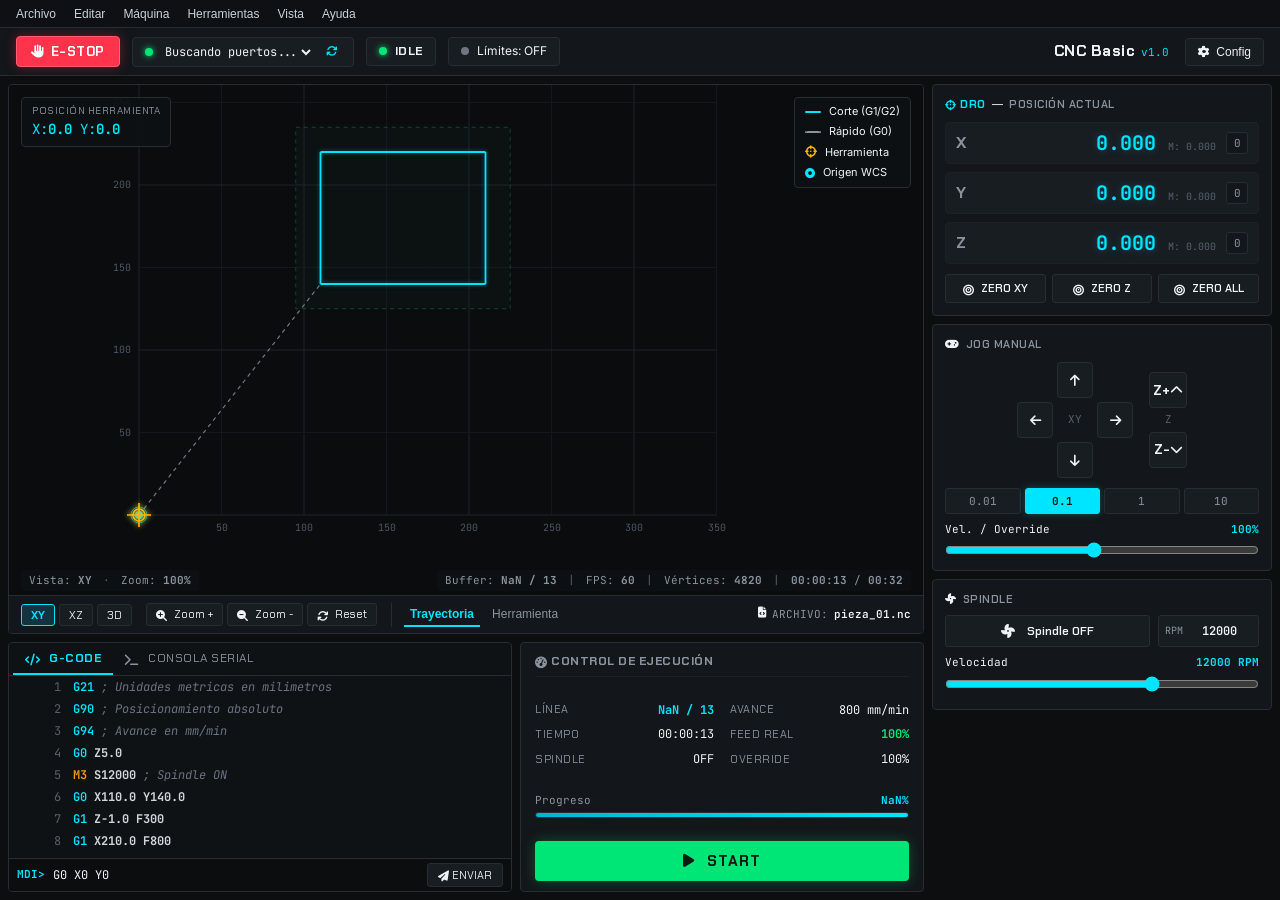
==== commit 04b14e31: "fix: recalculo dinamico de tiempo estimado con slider de velocidad y feed override en simulacion y h" ====
--- a/index.html
+++ b/index.html
@@ -413,10 +413,10 @@
           <!-- Jog Feedrate / Speed -->
           <div class="jog-speed-control">
             <div class="speed-label-row">
-              <span class="speed-txt">Vel.</span>
-              <span class="speed-val highlight-cyan" id="lbl-jog-vel">50%</span>
-            </div>
-            <input type="range" class="speed-slider" id="slider-jog-speed" min="10" max="100" value="50" step="5">
+              <span class="speed-txt">Vel. / Override</span>
+              <span class="speed-val highlight-cyan" id="lbl-jog-vel">100%</span>
+            </div>
+            <input type="range" class="speed-slider" id="slider-jog-speed" min="10" max="200" value="100" step="5" title="Modificador de velocidad y tiempo estimado (10% a 200%)">
           </div>
         </div>
       </section>
--- a/styles.css
+++ b/styles.css
@@ -633,18 +633,28 @@
   overflow-y: auto;
   font-family: var(--font-mono);
   font-size: 12px;
-  padding: 4px 0;
+  padding: 0;
+  position: relative;
 }
 
 .gcode-lines-list {
   list-style: none;
+  position: relative;
+  width: 100%;
+  margin: 0;
+  padding: 0;
 }
 
 .gcode-line {
   display: flex;
-  padding: 2px 10px;
+  padding: 0 10px;
   gap: 12px;
   cursor: pointer;
+  height: 22px;
+  line-height: 22px;
+  box-sizing: border-box;
+  align-items: center;
+  white-space: nowrap;
 }
 
 .gcode-line:hover {
@@ -658,7 +668,7 @@
 }
 
 .gcode-line .line-num {
-  width: 28px;
+  min-width: 42px;
   text-align: right;
   color: var(--text-subtle);
   user-select: none;
@@ -667,6 +677,8 @@
 .gcode-line .line-text {
   flex: 1;
   color: #d1d5db;
+  overflow: hidden;
+  text-overflow: ellipsis;
 }
 
 .gcode-line .line-text .cmd-g { color: var(--cyan-primary); font-weight: 600; }
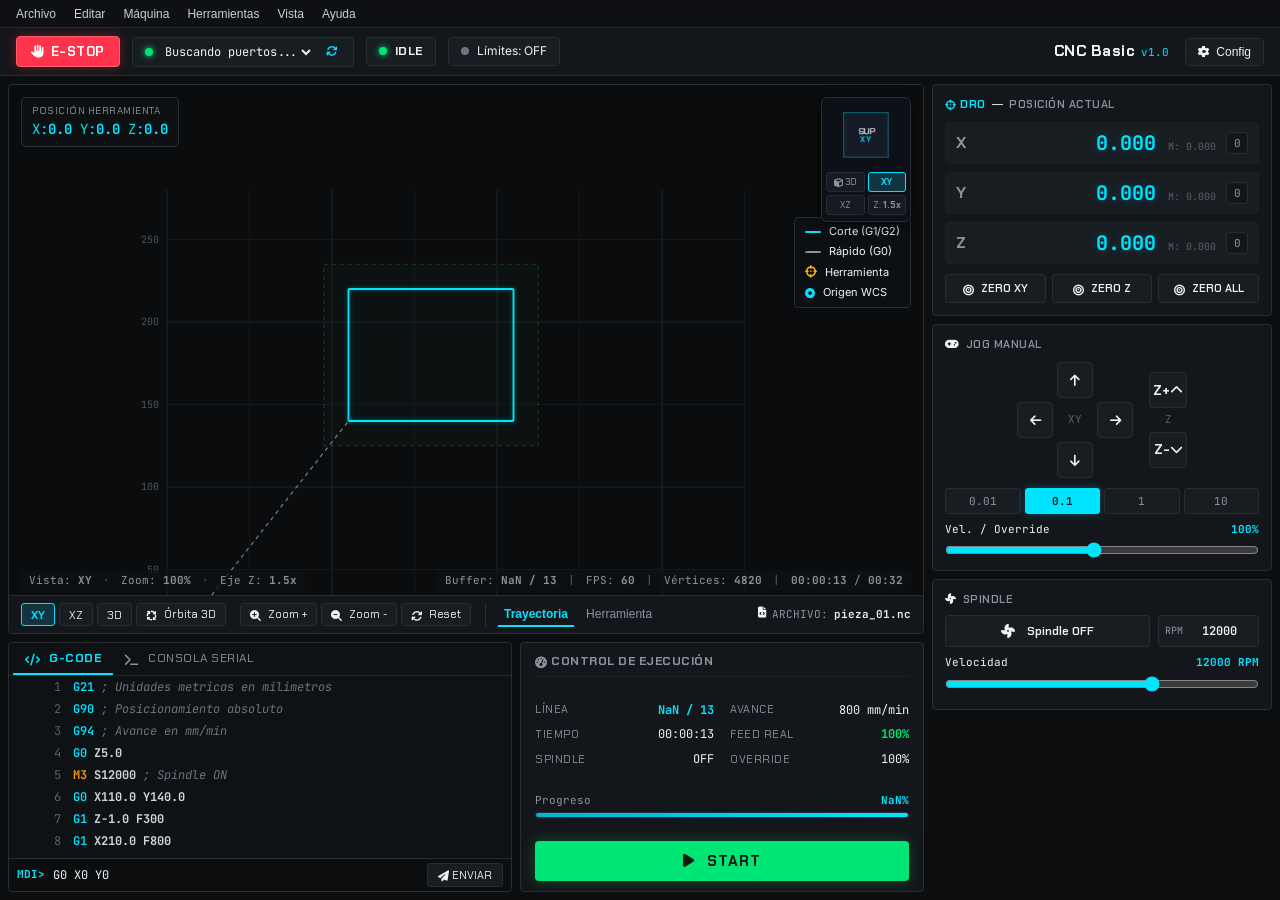
==== commit 96419917: "feat: cubo de navegacion ViewCube 3D en 3 ejes, orbita continua y visualizacion avanzada del eje Z" ====
--- a/index.html
+++ b/index.html
@@ -141,10 +141,45 @@
         <!-- Floating Tool Position Badge (Top-Left) -->
         <div class="overlay-floating-badge badge-pos" id="badge-tool-pos">
           <span class="badge-title">POSICIÓN HERRAMIENTA</span>
-          <span class="badge-coords">X:<b id="v-tool-x">0.0</b> Y:<b id="v-tool-y">0.0</b></span>
-        </div>
-
-        <!-- Floating Legend Badge (Top-Right) -->
+          <span class="badge-coords">X:<b id="v-tool-x">0.0</b> Y:<b id="v-tool-y">0.0</b> Z:<b id="v-tool-z">0.0</b></span>
+        </div>
+
+        <!-- Cubo de Navegación 3D (ViewCube) para orientarse y moverse en los 3 ejes -->
+        <div class="viewcube-container" id="viewcube-container" title="Cubo de Navegación 3D - Clic en caras o arrastre para orbitar en los 3 ejes (X, Y, Z)">
+          <div class="viewcube-stage" id="viewcube-stage">
+            <div class="viewcube-cube" id="viewcube-cube">
+              <div class="viewcube-face face-top" data-face="top" title="Vista Superior (Plano XY)">
+                <span>SUP</span>
+                <span class="sub-label">XY</span>
+              </div>
+              <div class="viewcube-face face-front" data-face="front" title="Vista Frontal (Eje Z / XZ)">
+                <span>FRO</span>
+                <span class="sub-label">XZ</span>
+              </div>
+              <div class="viewcube-face face-right" data-face="right" title="Vista Lateral Derecha (YZ)">
+                <span>DER</span>
+                <span class="sub-label">YZ</span>
+              </div>
+              <div class="viewcube-face face-back" data-face="back" title="Vista Trasera">
+                <span>TRA</span>
+              </div>
+              <div class="viewcube-face face-left" data-face="left" title="Vista Lateral Izquierda">
+                <span>IZQ</span>
+              </div>
+              <div class="viewcube-face face-bottom" data-face="bottom" title="Vista Inferior">
+                <span>INF</span>
+              </div>
+            </div>
+          </div>
+          <div class="viewcube-toolbar">
+            <button class="vc-action-btn" id="vc-btn-iso" title="Vista Isométrica 3D"><i class="fa-solid fa-cube"></i> 3D</button>
+            <button class="vc-action-btn" id="vc-btn-xy" title="Plano Superior XY">XY</button>
+            <button class="vc-action-btn" id="vc-btn-xz" title="Plano Frontal XZ (Eje Z)">XZ</button>
+            <button class="vc-action-btn" id="vc-btn-zscale" title="Realzar Profundidad del Eje Z">Z: <b id="vc-lbl-zscale">1.5x</b></button>
+          </div>
+        </div>
+
+        <!-- Floating Legend Badge (Top-Right, debajo del ViewCube) -->
         <div class="overlay-floating-badge badge-legend" id="badge-legend">
           <div class="legend-row">
             <span class="legend-line line-cut"></span>
@@ -174,6 +209,8 @@
           <span>Vista: <b id="lbl-view-mode">XY</b></span>
           <span class="divider">·</span>
           <span>Zoom: <b id="lbl-view-zoom">100%</b></span>
+          <span class="divider">·</span>
+          <span>Eje Z: <b id="lbl-view-zscale">1.5x</b></span>
         </div>
 
         <!-- Canvas Bottom-Right Telemetry Overlay -->
@@ -193,6 +230,7 @@
             <button class="viz-btn active" id="btn-view-xy">XY</button>
             <button class="viz-btn" id="btn-view-xz">XZ</button>
             <button class="viz-btn" id="btn-view-3d">3D</button>
+            <button class="viz-btn" id="btn-view-orbit" title="Modo Órbita 3D"><i class="fa-solid fa-arrows-spin"></i> Órbita 3D</button>
           </div>
 
           <div class="viz-btn-group zoom-controls">
--- a/styles.css
+++ b/styles.css
@@ -446,8 +446,129 @@
   color: var(--cyan-primary);
 }
 
+/* ViewCube 3D - Cubo de Navegación y Orientación */
+.viewcube-container {
+  position: absolute;
+  top: 12px;
+  right: 12px;
+  width: 90px;
+  background-color: rgba(14, 18, 24, 0.94);
+  border: 1px solid var(--border-color);
+  border-radius: 6px;
+  padding: 6px 4px 6px 4px;
+  z-index: 15;
+  display: flex;
+  flex-direction: column;
+  align-items: center;
+  backdrop-filter: blur(6px);
+  user-select: none;
+  box-shadow: 0 4px 14px rgba(0, 0, 0, 0.5);
+  pointer-events: auto;
+}
+
+.viewcube-stage {
+  width: 62px;
+  height: 62px;
+  perspective: 260px;
+  display: flex;
+  align-items: center;
+  justify-content: center;
+  cursor: grab;
+  touch-action: none;
+}
+
+.viewcube-stage:active {
+  cursor: grabbing;
+}
+
+.viewcube-cube {
+  width: 42px;
+  height: 42px;
+  position: relative;
+  transform-style: preserve-3d;
+  transition: transform 0.05s ease-out;
+  transform: rotateX(-35deg) rotateY(40deg);
+}
+
+.viewcube-face {
+  position: absolute;
+  width: 42px;
+  height: 42px;
+  background: rgba(22, 28, 38, 0.95);
+  border: 1px solid rgba(0, 229, 255, 0.35);
+  color: #c9d1d9;
+  font-family: var(--font-display);
+  font-size: 8px;
+  font-weight: 700;
+  display: flex;
+  flex-direction: column;
+  align-items: center;
+  justify-content: center;
+  cursor: pointer;
+  transition: background 0.15s, border-color 0.15s, color 0.15s, box-shadow 0.15s;
+  box-sizing: border-box;
+  text-align: center;
+  line-height: 1.1;
+  backface-visibility: visible;
+}
+
+.viewcube-face:hover {
+  background: rgba(0, 229, 255, 0.28);
+  border-color: var(--cyan-primary);
+  color: #ffffff;
+  box-shadow: inset 0 0 8px rgba(0, 229, 255, 0.5);
+}
+
+.viewcube-face .sub-label {
+  font-size: 7px;
+  color: var(--cyan-primary);
+  opacity: 0.9;
+}
+
+/* 6 Caras en el espacio 3D */
+.viewcube-face.face-front  { transform: translateZ(21px); }
+.viewcube-face.face-back   { transform: rotateY(180deg) translateZ(21px); }
+.viewcube-face.face-top    { transform: rotateX(90deg) translateZ(21px); }
+.viewcube-face.face-bottom { transform: rotateX(-90deg) translateZ(21px); }
+.viewcube-face.face-right  { transform: rotateY(90deg) translateZ(21px); }
+.viewcube-face.face-left   { transform: rotateY(-90deg) translateZ(21px); }
+
+.viewcube-toolbar {
+  display: grid;
+  grid-template-columns: 1fr 1fr;
+  gap: 3px;
+  margin-top: 6px;
+  width: 100%;
+}
+
+.vc-action-btn {
+  background: #161b22;
+  border: 1px solid var(--border-color);
+  color: var(--text-muted);
+  font-size: 9px;
+  font-family: var(--font-display);
+  border-radius: 3px;
+  padding: 3px 2px;
+  cursor: pointer;
+  text-align: center;
+  transition: background 0.15s, border-color 0.15s, color 0.15s;
+}
+
+.vc-action-btn:hover {
+  background: #1f2733;
+  color: var(--cyan-primary);
+  border-color: var(--cyan-primary);
+}
+
+.vc-action-btn.active {
+  background: #123440;
+  color: var(--cyan-primary);
+  border-color: var(--cyan-primary);
+  font-weight: 700;
+}
+
 .badge-legend {
-  top: 12px;
+  top: 132px;
   right: 12px;
   display: flex;
   flex-direction: column;
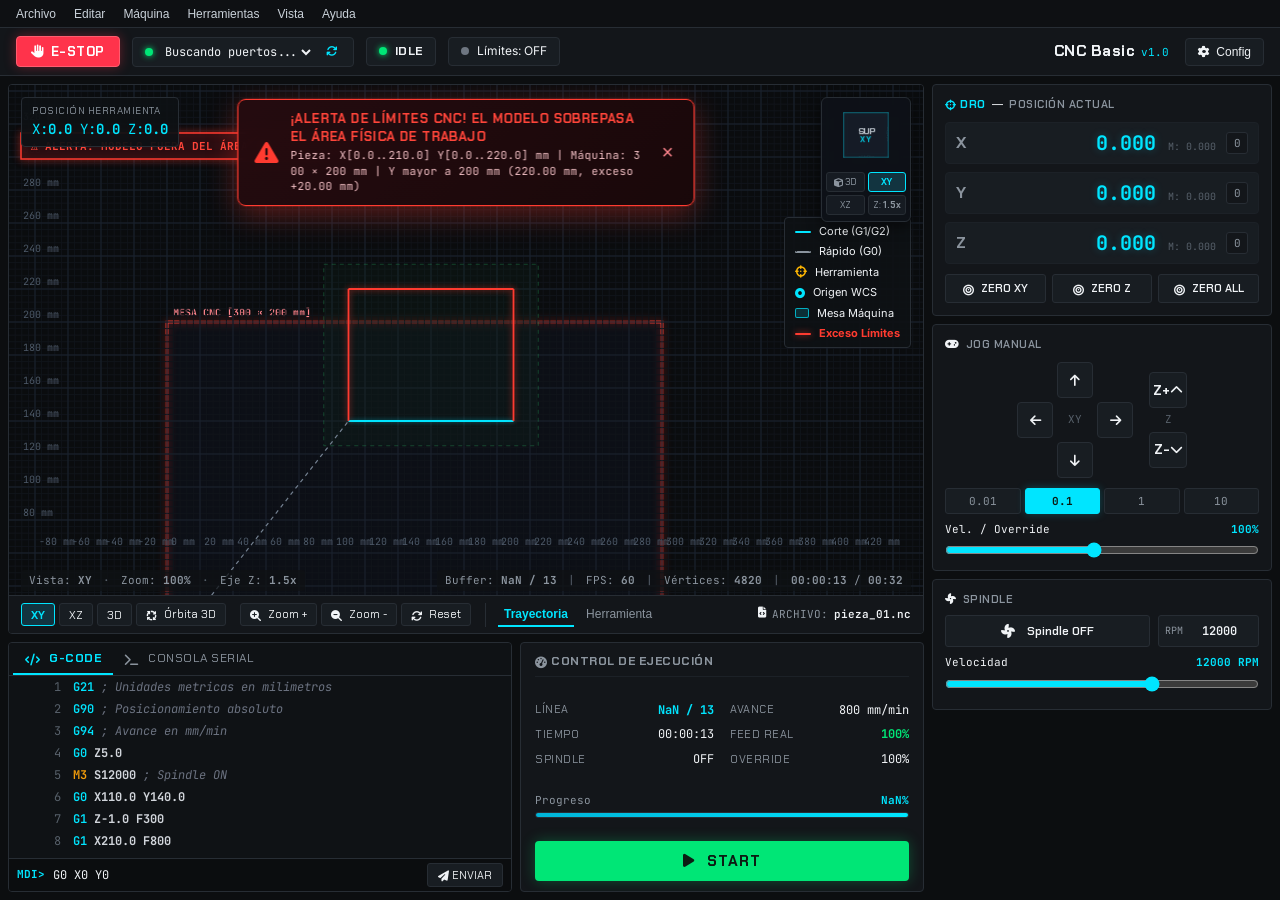
==== commit f87908b9: "feat: delimitacion de mesa fisica de maquina segun parametros GRBL y alerta por exceso de limites" ====
--- a/index.html
+++ b/index.html
@@ -197,11 +197,30 @@
             <i class="fa-solid fa-circle-dot legend-symbol icon-origin"></i>
             <span class="legend-text">Origen WCS</span>
           </div>
+          <div class="legend-row">
+            <span class="legend-symbol icon-bed"></span>
+            <span class="legend-text">Mesa Máquina</span>
+          </div>
+          <div class="legend-row" id="legend-row-exceso" style="display: none;">
+            <span class="legend-line line-cut-oob"></span>
+            <span class="legend-text" style="color: #ff3b30; font-weight: bold;">Exceso Límites</span>
+          </div>
         </div>
 
         <!-- HTML5 Interactive Canvas -->
         <div class="canvas-wrapper">
           <canvas id="cnc-canvas"></canvas>
+          <!-- Banner de alerta por desbordamiento de límites de la máquina -->
+          <div class="out-of-bounds-banner hidden" id="banner-limites-maquina">
+            <div class="oob-content">
+              <i class="fa-solid fa-triangle-exclamation oob-icon"></i>
+              <div class="oob-text">
+                <span class="oob-title">¡ALERTA DE LÍMITES CNC! El modelo sobrepasa el área física de trabajo</span>
+                <span class="oob-desc" id="lbl-limites-detalle">Pieza: [0 a 0 mm] | Límite Máquina ($130/$131): 300 × 200 mm</span>
+              </div>
+            </div>
+            <button class="oob-close-btn" id="btn-cerrar-alerta-limites" type="button" title="Ocultar advertencia">&times;</button>
+          </div>
         </div>
 
         <!-- Canvas Bottom-Left Overlay -->
@@ -596,15 +615,15 @@
               </div>
               <div class="form-group">
                 <label>$130 - Recorrido Máx X (mm):</label>
-                <input type="number" class="form-control" value="300.000">
+                <input type="number" class="form-control" id="cfg-travel-x" value="300.000" step="0.1" min="10">
               </div>
               <div class="form-group">
                 <label>$131 - Recorrido Máx Y (mm):</label>
-                <input type="number" class="form-control" value="200.000">
+                <input type="number" class="form-control" id="cfg-travel-y" value="200.000" step="0.1" min="10">
               </div>
               <div class="form-group">
                 <label>$132 - Recorrido Máx Z (mm):</label>
-                <input type="number" class="form-control" value="60.000">
+                <input type="number" class="form-control" id="cfg-travel-z" value="60.000" step="0.1" min="10">
               </div>
             </div>
           </div>
--- a/styles.css
+++ b/styles.css
@@ -487,7 +487,7 @@
   position: relative;
   transform-style: preserve-3d;
   transition: transform 0.05s ease-out;
-  transform: rotateX(-35deg) rotateY(40deg);
+  transform: rotateX(-35deg) rotateY(35deg);
 }
 
 .viewcube-face {
@@ -597,6 +597,110 @@
 
 .legend-symbol.icon-tool { color: var(--gold-tool); font-size: 12px; }
 .legend-symbol.icon-origin { color: var(--cyan-primary); font-size: 10px; }
+.legend-symbol.icon-bed {
+  width: 14px;
+  height: 10px;
+  border: 1.5px solid rgba(0, 229, 255, 0.7);
+  background: rgba(0, 229, 255, 0.15);
+  border-radius: 2px;
+  display: inline-block;
+}
+.legend-line.line-cut-oob {
+  background-color: #ff3b30;
+  box-shadow: 0 0 6px rgba(255, 59, 48, 0.8);
+}
+
+/* Banner de Alerta de Límites de la Máquina */
+.out-of-bounds-banner {
+  position: absolute;
+  top: 14px;
+  left: 50%;
+  transform: translateX(-50%);
+  z-index: 100;
+  display: flex;
+  align-items: center;
+  justify-content: space-between;
+  gap: 16px;
+  background: linear-gradient(135deg, rgba(38, 12, 16, 0.96), rgba(26, 8, 10, 0.98));
+  border: 1.5px solid #ff3b30;
+  border-radius: 8px;
+  padding: 10px 16px;
+  box-shadow: 0 8px 30px rgba(255, 59, 48, 0.35), 0 0 0 1px rgba(255, 59, 48, 0.2);
+  backdrop-filter: blur(8px);
+  animation: pulse-border-oob 2s infinite ease-in-out;
+  max-width: 90%;
+  pointer-events: auto;
+  transition: opacity 0.25s ease, transform 0.25s ease;
+}
+
+.out-of-bounds-banner.hidden {
+  display: none !important;
+}
+
+.oob-content {
+  display: flex;
+  align-items: center;
+  gap: 12px;
+}
+
+.oob-icon {
+  color: #ff3b30;
+  font-size: 24px;
+  animation: bounce-alert 1s infinite alternate ease-in-out;
+}
+
+.oob-text {
+  display: flex;
+  flex-direction: column;
+  gap: 2px;
+}
+
+.oob-title {
+  font-family: var(--font-display);
+  font-size: 13px;
+  font-weight: 700;
+  color: #ff453a;
+  letter-spacing: 0.4px;
+  text-transform: uppercase;
+}
+
+.oob-desc {
+  font-family: var(--font-mono);
+  font-size: 11px;
+  color: #f5c2c7;
+  word-break: break-all;
+}
+
+.oob-close-btn {
+  background: transparent;
+  border: none;
+  color: #ff858d;
+  font-size: 20px;
+  line-height: 1;
+  cursor: pointer;
+  padding: 0 4px;
+  border-radius: 4px;
+  transition: color 0.15s, background-color 0.15s;
+}
+
+.oob-close-btn:hover {
+  color: #ffffff;
+  background-color: rgba(255, 59, 48, 0.3);
+}
+
+@keyframes pulse-border-oob {
+  0%, 100% {
+    box-shadow: 0 6px 20px rgba(255, 59, 48, 0.3), 0 0 0 1px rgba(255, 59, 48, 0.2);
+  }
+  50% {
+    box-shadow: 0 8px 30px rgba(255, 59, 48, 0.55), 0 0 12px rgba(255, 59, 48, 0.4);
+  }
+}
+
+@keyframes bounce-alert {
+  0% { transform: scale(1); }
+  100% { transform: scale(1.15); }
+}
 
 /* Overlays Inferiores de Canvas */
 .overlay-bottom-left, .overlay-bottom-right {
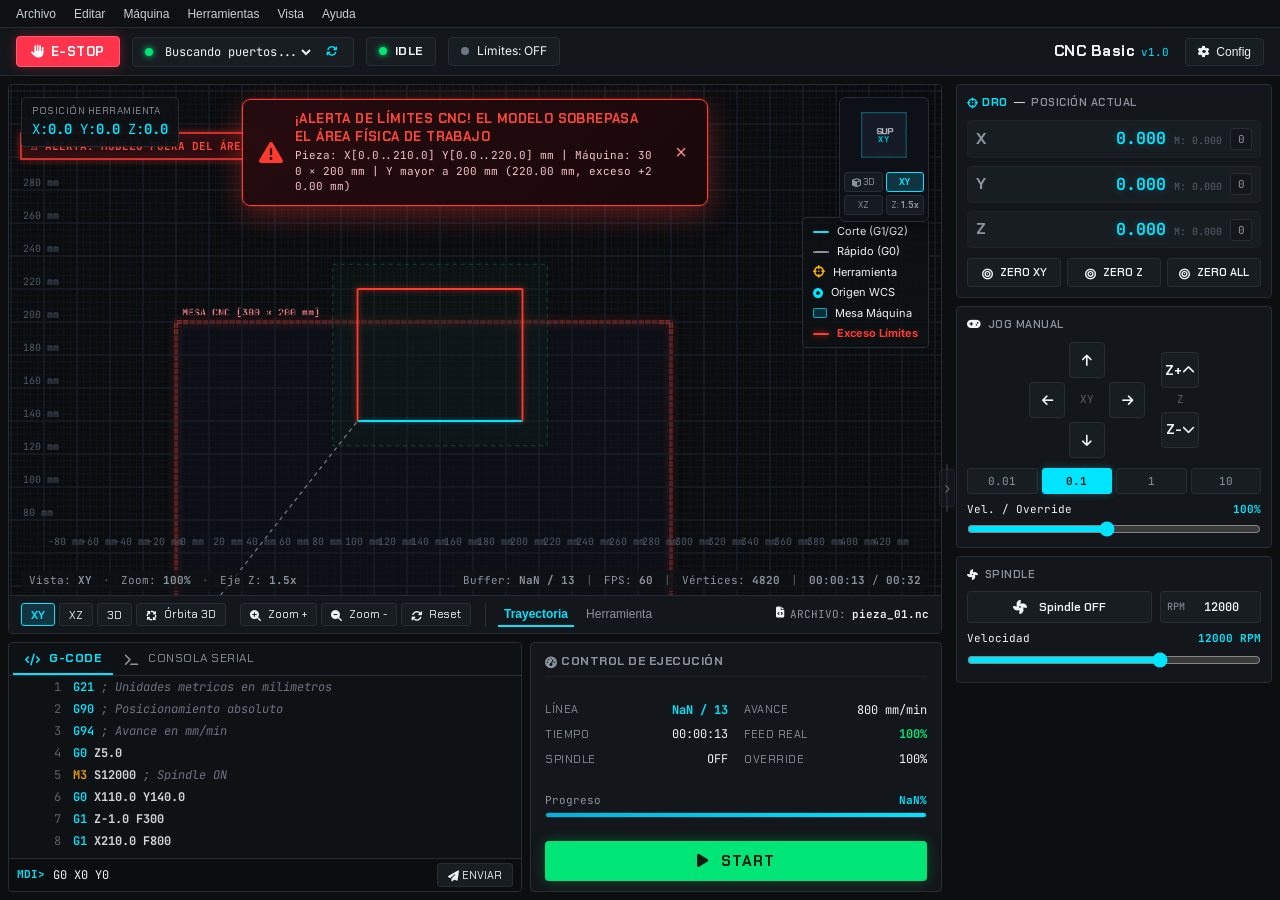
==== commit dfda57e4: "Implementar separador ajustable y colapsable para el panel lateral derecho" ====
--- a/index.html
+++ b/index.html
@@ -373,6 +373,14 @@
         </div>
 
       </section>
+    </div>
+
+    <!-- SEPARADOR / RESIZER REDIMENSIONABLE LATERAL (AJUSTE HACIA LA DERECHA) -->
+    <div class="sidebar-resizer" id="sidebar-resizer" title="Arrastrar para ajustar ancho hacia la derecha | Doble clic para tamaño rápido">
+      <div class="resizer-handle-line"></div>
+      <button class="btn-resizer-toggle" id="btn-toggle-sidebar" title="Ocultar / Mostrar panel lateral">
+        <i class="fa-solid fa-chevron-right" id="icon-toggle-sidebar"></i>
+      </button>
     </div>
 
     <!-- RIGHT COLUMN: DRO & MANUAL MACHINE CONTROLS -->
--- a/styles.css
+++ b/styles.css
@@ -29,6 +29,9 @@
   --font-sans: 'Inter', -apple-system, BlinkMacSystemFont, "Segoe UI", Roboto, sans-serif;
   --font-mono: 'JetBrains Mono', 'Chakra Petch', Consolas, monospace;
   --font-display: 'Chakra Petch', var(--font-sans);
+
+  /* Dimensiones adaptativas */
+  --sidebar-width: 320px;
 }
 
 /* Reset y caja base */
@@ -368,11 +371,20 @@
 .app-workspace {
   flex: 1;
   display: grid;
-  grid-template-columns: 1fr 340px;
-  gap: 8px;
+  grid-template-columns: 1fr 10px var(--sidebar-width, 320px);
+  gap: 0;
   padding: 8px;
   height: calc(100vh - 76px);
   overflow: hidden;
+  position: relative;
+}
+
+.app-workspace.sidebar-collapsed {
+  grid-template-columns: 1fr 10px 0px;
+}
+
+.app-workspace.sidebar-collapsed .workspace-sidebar {
+  display: none !important;
 }
 
 .workspace-center {
@@ -381,6 +393,81 @@
   gap: 8px;
   height: 100%;
   overflow: hidden;
+  min-width: 260px;
+}
+
+/* ==========================================================================
+   SEPARADOR / RESIZER REDIMENSIONABLE (AJUSTE LATERAL DERECHO)
+   ========================================================================== */
+.sidebar-resizer {
+  width: 10px;
+  height: 100%;
+  cursor: col-resize;
+  display: flex;
+  flex-direction: column;
+  align-items: center;
+  justify-content: center;
+  user-select: none;
+  z-index: 50;
+  position: relative;
+  transition: background-color 0.15s ease;
+}
+
+.sidebar-resizer:hover,
+.sidebar-resizer.is-dragging {
+  background-color: rgba(0, 229, 255, 0.12);
+}
+
+.resizer-handle-line {
+  width: 2px;
+  height: 48px;
+  border-radius: 2px;
+  background-color: var(--border-color);
+  transition: background-color 0.15s, height 0.15s, box-shadow 0.15s;
+}
+
+.sidebar-resizer:hover .resizer-handle-line,
+.sidebar-resizer.is-dragging .resizer-handle-line {
+  background-color: var(--cyan-primary);
+  height: 72px;
+  box-shadow: 0 0 10px var(--cyan-primary);
+}
+
+/* Botón flotante para colapsar / expandir el panel hacia la derecha */
+.btn-resizer-toggle {
+  position: absolute;
+  top: 50%;
+  transform: translateY(-50%);
+  width: 16px;
+  height: 38px;
+  border-radius: 3px;
+  background-color: var(--bg-card);
+  border: 1px solid var(--border-color);
+  color: var(--text-muted);
+  cursor: pointer;
+  display: flex;
+  align-items: center;
+  justify-content: center;
+  font-size: 9px;
+  padding: 0;
+  transition: all 0.15s ease;
+  z-index: 55;
+  opacity: 0.6;
+}
+
+.sidebar-resizer:hover .btn-resizer-toggle,
+.btn-resizer-toggle:hover {
+  opacity: 1;
+  background-color: var(--bg-hover);
+  border-color: var(--cyan-primary);
+  color: var(--cyan-primary);
+  box-shadow: 0 0 8px rgba(0, 229, 255, 0.35);
+}
+
+body.resizing-col,
+body.resizing-col * {
+  cursor: col-resize !important;
+  user-select: none !important;
 }
 
 /* ==========================================================================
@@ -1119,13 +1206,17 @@
   gap: 8px;
   height: 100%;
   overflow-y: auto;
+  overflow-x: hidden;
+  padding-left: 4px;
+  min-width: 240px;
+  max-width: 650px;
 }
 
 .sidebar-block {
   background-color: var(--bg-panel);
   border: 1px solid var(--border-color);
   border-radius: 4px;
-  padding: 12px;
+  padding: 10px;
 }
 
 .sidebar-header {
@@ -1169,11 +1260,11 @@
 .dro-axis-row {
   display: flex;
   align-items: center;
-  gap: 10px;
+  gap: 8px;
   background-color: var(--bg-card);
   border: 1px solid var(--border-subtle);
   border-radius: 4px;
-  padding: 6px 10px;
+  padding: 6px 8px;
 }
 
 .axis-badge {
@@ -1189,12 +1280,12 @@
   display: flex;
   align-items: baseline;
   justify-content: flex-end;
-  gap: 12px;
+  gap: 8px;
 }
 
 .coord-value-big {
   font-family: var(--font-mono);
-  font-size: 20px;
+  font-size: clamp(16px, 1.3vw, 20px);
   font-weight: 700;
   color: var(--cyan-primary);
   text-shadow: 0 0 8px var(--cyan-glow);
@@ -1238,13 +1329,16 @@
   background-color: var(--bg-card);
   border: 1px solid var(--border-color);
   color: var(--text-primary);
-  padding: 6px 4px;
+  padding: 6px 2px;
   border-radius: 3px;
   font-family: var(--font-display);
-  font-size: 11px;
+  font-size: clamp(9px, 0.9vw, 11px);
   font-weight: 600;
   cursor: pointer;
   text-align: center;
+  white-space: nowrap;
+  overflow: hidden;
+  text-overflow: ellipsis;
   transition: background 0.15s, border-color 0.15s;
 }
 
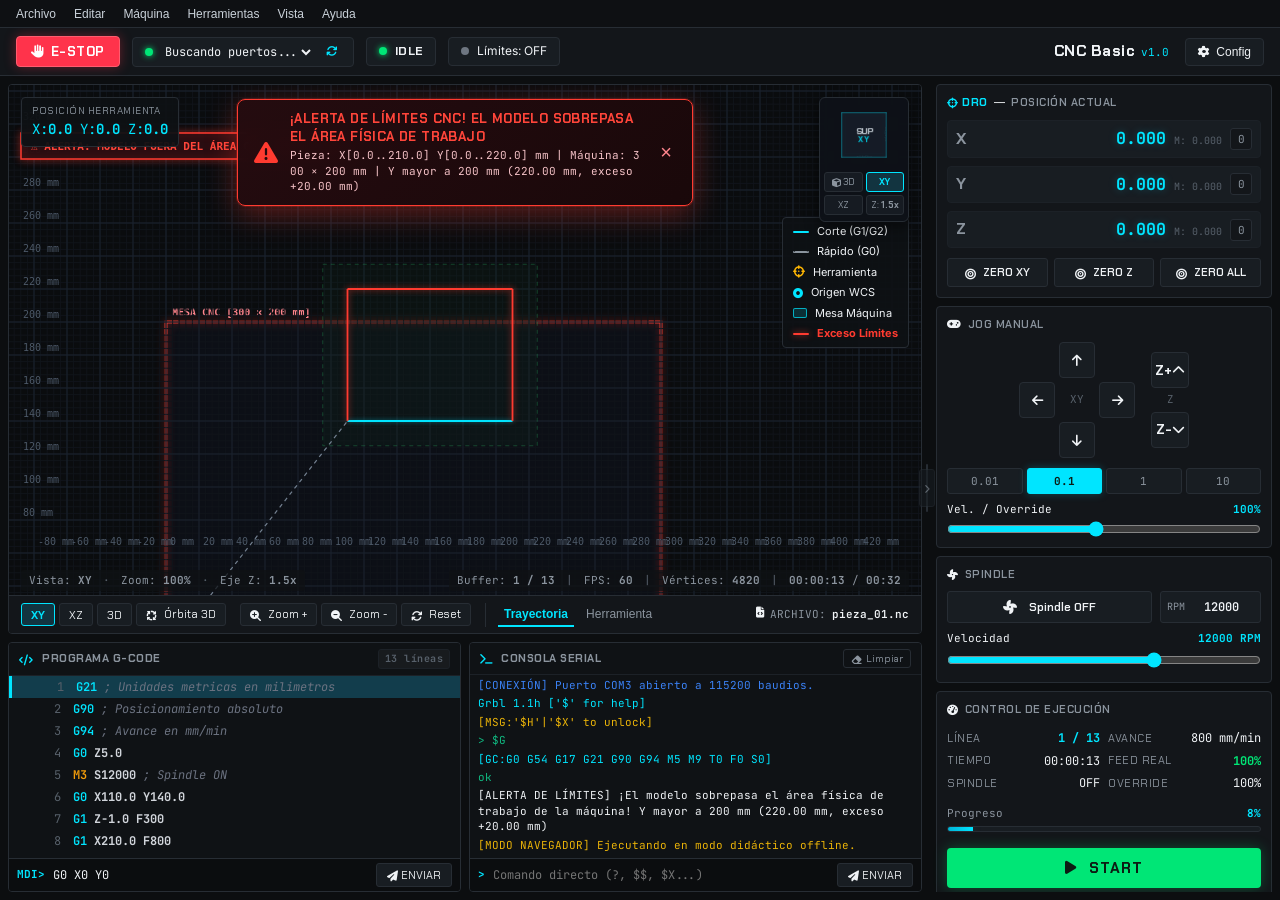
==== commit 9bf2f81f: "Mover control de ejecucion a barra lateral bajo spindle y separar gcode y consola serial al 100%" ====
--- a/index.html
+++ b/index.html
@@ -271,59 +271,204 @@
         </div>
       </section>
 
-      <!-- BOTTOM SPLIT: G-CODE/CONSOLE (LEFT) & EXECUTION CONTROL (RIGHT) -->
+      <!-- BOTTOM SPLIT: 1) G-CODE, 2) CONSOLA SERIAL, 3) CONTROL DE EJECUCIÓN (SEPARADOS Y VISIBLES SIMULTÁNEAMENTE) -->
       <section class="bottom-split-panel">
 
-        <!-- G-Code & Serial Console Section -->
-        <div class="panel-box panel-code-console">
-          <div class="panel-header-tabs">
-            <button class="panel-tab active" id="tab-btn-gcode"><i class="fa-solid fa-code"></i> G-CODE</button>
-            <button class="panel-tab" id="tab-btn-console"><i class="fa-solid fa-terminal"></i> CONSOLA SERIAL</button>
-          </div>
-
-          <!-- G-Code Viewer Tab Content -->
-          <div class="tab-pane active" id="pane-gcode">
-            <div class="gcode-editor-viewport" id="gcode-list-viewport">
-              <ul class="gcode-lines-list" id="gcode-lines-container">
-                <!-- Dynamically generated or seeded G-code lines -->
-              </ul>
-            </div>
-            <!-- MDI Input Command Bar -->
-            <div class="mdi-bar">
-              <span class="mdi-prefix">MDI&gt;</span>
-              <input type="text" class="mdi-input" id="mdi-input-cmd" value="G0 X0 Y0" placeholder="Escriba comando G-code o GRBL ($$, $H, G0...)">
-              <button class="btn-mdi-send" id="btn-mdi-send"><i class="fa-solid fa-paper-plane"></i> ENVIAR</button>
-            </div>
-          </div>
-
-          <!-- Serial Console Tab Content -->
-          <div class="tab-pane" id="pane-console">
-            <div class="console-viewport" id="console-output">
-              <div class="console-line c-system">[CONEXIÓN] Puerto COM3 abierto a 115200 baudios.</div>
-              <div class="console-line c-grbl">Grbl 1.1h ['$' for help]</div>
-              <div class="console-line c-info">[MSG:'$H'|'$X' to unlock]</div>
-              <div class="console-line c-ok">&gt; $G</div>
-              <div class="console-line c-grbl">[GC:G0 G54 G17 G21 G90 G94 M5 M9 T0 F0 S0]</div>
-              <div class="console-line c-ok">ok</div>
-            </div>
-            <div class="console-input-bar">
-              <span class="mdi-prefix">&gt;</span>
-              <input type="text" class="mdi-input" id="console-cmd-input" placeholder="Comando GRBL directo (ej. ? , $$ , $I , G91)">
-              <button class="btn-mdi-send" id="btn-console-send"><i class="fa-solid fa-paper-plane"></i> ENVIAR</button>
-            </div>
-          </div>
-        </div>
-
-        <!-- Execution Control Panel -->
-        <div class="panel-box panel-execution-control">
+        <!-- 1. Panel Independiente de G-CODE -->
+        <div class="panel-box panel-code-standalone">
           <div class="panel-title-bar">
-            <span><i class="fa-solid fa-gauge-high"></i> CONTROL DE EJECUCIÓN</span>
-          </div>
-
+            <span><i class="fa-solid fa-code text-cyan"></i> PROGRAMA G-CODE</span>
+            <span class="panel-badge-info" id="lbl-gcode-count">0 líneas</span>
+          </div>
+          <div class="gcode-editor-viewport" id="gcode-list-viewport">
+            <ul class="gcode-lines-list" id="gcode-lines-container">
+              <!-- Líneas G-code cargadas dinámicamente -->
+            </ul>
+          </div>
+          <!-- Barra de Entrada MDI -->
+          <div class="mdi-bar">
+            <span class="mdi-prefix">MDI&gt;</span>
+            <input type="text" class="mdi-input" id="mdi-input-cmd" value="G0 X0 Y0" placeholder="Comando G-code (G0 X0, G91...)">
+            <button class="btn-mdi-send" id="btn-mdi-send" title="Enviar comando MDI"><i class="fa-solid fa-paper-plane"></i> ENVIAR</button>
+          </div>
+        </div>
+
+        <!-- 2. Panel Independiente de CONSOLA SERIAL (GRBL) -->
+        <div class="panel-box panel-console-standalone">
+          <div class="panel-title-bar">
+            <span><i class="fa-solid fa-terminal text-cyan"></i> CONSOLA SERIAL</span>
+            <button class="btn-header-clean" id="btn-quick-clean-console" title="Limpiar bitácora serial"><i class="fa-solid fa-eraser"></i> Limpiar</button>
+          </div>
+          <div class="console-viewport" id="console-output">
+            <div class="console-line c-system">[CONEXIÓN] Puerto COM3 abierto a 115200 baudios.</div>
+            <div class="console-line c-grbl">Grbl 1.1h ['$' for help]</div>
+            <div class="console-line c-info">[MSG:'$H'|'$X' to unlock]</div>
+            <div class="console-line c-ok">&gt; $G</div>
+            <div class="console-line c-grbl">[GC:G0 G54 G17 G21 G90 G94 M5 M9 T0 F0 S0]</div>
+            <div class="console-line c-ok">ok</div>
+          </div>
+          <!-- Barra de Entrada Serial Directa -->
+          <div class="console-input-bar">
+            <span class="mdi-prefix">&gt;</span>
+            <input type="text" class="mdi-input" id="console-cmd-input" placeholder="Comando directo (?, $$, $X...)">
+            <button class="btn-mdi-send" id="btn-console-send" title="Enviar comando a GRBL"><i class="fa-solid fa-paper-plane"></i> ENVIAR</button>
+          </div>
+        </div>
+
+      </section>
+    </div>
+
+    <!-- SEPARADOR / RESIZER REDIMENSIONABLE LATERAL (AJUSTE HACIA LA DERECHA) -->
+    <div class="sidebar-resizer" id="sidebar-resizer" title="Arrastrar para ajustar ancho hacia la derecha | Doble clic para tamaño rápido">
+      <div class="resizer-handle-line"></div>
+      <button class="btn-resizer-toggle" id="btn-toggle-sidebar" title="Ocultar / Mostrar panel lateral">
+        <i class="fa-solid fa-chevron-right" id="icon-toggle-sidebar"></i>
+      </button>
+    </div>
+
+    <!-- RIGHT COLUMN: DRO & MANUAL MACHINE CONTROLS -->
+    <aside class="workspace-sidebar" id="main-sidebar">
+
+      <!-- DRO: POSICIÓN ACTUAL -->
+      <section class="sidebar-block dro-block">
+        <div class="sidebar-header">
+          <span class="title-cyan"><i class="fa-solid fa-crosshairs"></i> DRO</span>
+          <span class="header-divider">—</span>
+          <span class="title-sub">POSICIÓN ACTUAL</span>
+        </div>
+
+        <div class="dro-axes-container">
+          <!-- EJE X -->
+          <div class="dro-axis-row" id="dro-row-x">
+            <div class="axis-badge">X</div>
+            <div class="axis-readout">
+              <div class="coord-value-big" id="dro-val-x">0.000</div>
+              <div class="coord-subtext">M: <span id="dro-mach-x">0.000</span></div>
+            </div>
+            <button class="btn-zero-axis" id="btn-zero-x" title="Poner eje X en cero">0</button>
+          </div>
+
+          <!-- EJE Y -->
+          <div class="dro-axis-row" id="dro-row-y">
+            <div class="axis-badge">Y</div>
+            <div class="axis-readout">
+              <div class="coord-value-big" id="dro-val-y">0.000</div>
+              <div class="coord-subtext">M: <span id="dro-mach-y">0.000</span></div>
+            </div>
+            <button class="btn-zero-axis" id="btn-zero-y" title="Poner eje Y en cero">0</button>
+          </div>
+
+          <!-- EJE Z -->
+          <div class="dro-axis-row" id="dro-row-z">
+            <div class="axis-badge">Z</div>
+            <div class="axis-readout">
+              <div class="coord-value-big" id="dro-val-z">0.000</div>
+              <div class="coord-subtext">M: <span id="dro-mach-z">0.000</span></div>
+            </div>
+            <button class="btn-zero-axis" id="btn-zero-z" title="Poner eje Z en cero">0</button>
+          </div>
+        </div>
+
+        <!-- Zero Buttons Group -->
+        <div class="dro-actions-row">
+          <button class="btn-secondary-action" id="btn-zero-xy"><i class="fa-solid fa-bullseye"></i> ZERO XY</button>
+          <button class="btn-secondary-action" id="btn-zero-z-action"><i class="fa-solid fa-bullseye"></i> ZERO Z</button>
+          <button class="btn-secondary-action" id="btn-zero-all"><i class="fa-solid fa-bullseye"></i> ZERO ALL</button>
+        </div>
+      </section>
+
+      <!-- JOG MANUAL -->
+      <section class="sidebar-block jog-block">
+        <div class="sidebar-header collapsible">
+          <i class="fa-solid fa-gamepad header-icon"></i>
+          <span class="title-sub">JOG MANUAL</span>
+        </div>
+
+        <div class="jog-content">
+          <!-- Directional Jog Pads -->
+          <div class="jog-pads-container">
+            <!-- XY D-Pad -->
+            <div class="dpad-xy">
+              <div class="dpad-cell"></div>
+              <button class="jog-btn jog-up" id="btn-jog-y-plus" title="Y+ Adelante"><i class="fa-solid fa-arrow-up"></i></button>
+              <div class="dpad-cell"></div>
+
+              <button class="jog-btn jog-left" id="btn-jog-x-minus" title="X- Izquierda"><i class="fa-solid fa-arrow-left"></i></button>
+              <div class="dpad-center-label">XY</div>
+              <button class="jog-btn jog-right" id="btn-jog-x-plus" title="X+ Derecha"><i class="fa-solid fa-arrow-right"></i></button>
+
+              <div class="dpad-cell"></div>
+              <button class="jog-btn jog-down" id="btn-jog-y-minus" title="Y- Atrás"><i class="fa-solid fa-arrow-down"></i></button>
+              <div class="dpad-cell"></div>
+            </div>
+
+            <!-- Z Column Pad -->
+            <div class="dpad-z">
+              <button class="jog-btn jog-z-up" id="btn-jog-z-plus" title="Z+ Subir Herramienta">Z+ <i class="fa-solid fa-chevron-up"></i></button>
+              <div class="dpad-z-label">Z</div>
+              <button class="jog-btn jog-z-down" id="btn-jog-z-minus" title="Z- Bajar Herramienta">Z- <i class="fa-solid fa-chevron-down"></i></button>
+            </div>
+          </div>
+
+          <!-- Step Increments -->
+          <div class="jog-increments-row">
+            <button class="step-btn" data-step="0.01">0.01</button>
+            <button class="step-btn active" data-step="0.1">0.1</button>
+            <button class="step-btn" data-step="1">1</button>
+            <button class="step-btn" data-step="10">10</button>
+          </div>
+
+          <!-- Jog Feedrate / Speed -->
+          <div class="jog-speed-control">
+            <div class="speed-label-row">
+              <span class="speed-txt">Vel. / Override</span>
+              <span class="speed-val highlight-cyan" id="lbl-jog-vel">100%</span>
+            </div>
+            <input type="range" class="speed-slider" id="slider-jog-speed" min="10" max="200" value="100" step="5" title="Modificador de velocidad y tiempo estimado (10% a 200%)">
+          </div>
+        </div>
+      </section>
+
+      <!-- SPINDLE (HUSILLO) -->
+      <section class="sidebar-block spindle-block">
+        <div class="sidebar-header collapsible">
+          <i class="fa-solid fa-fan header-icon"></i>
+          <span class="title-sub">SPINDLE</span>
+        </div>
+
+        <div class="spindle-content">
+          <div class="spindle-actions-row">
+            <button class="btn-spindle-toggle" id="btn-spindle-toggle">
+              <i class="fa-solid fa-fan spindle-icon" id="spindle-fan-icon"></i>
+              <span id="lbl-spindle-btn-text">Spindle OFF</span>
+            </button>
+            <div class="spindle-rpm-badge">
+              <span class="rpm-label">RPM</span>
+              <input type="number" class="rpm-input" id="input-spindle-rpm" value="12000" min="0" max="24000" step="500">
+            </div>
+          </div>
+
+          <div class="spindle-speed-info">
+            <span class="speed-legend">Velocidad</span>
+            <span class="speed-live-val highlight-cyan" id="lbl-spindle-speed-live">12000 RPM</span>
+          </div>
+
+          <input type="range" class="spindle-slider" id="slider-spindle-override" min="0" max="150" value="100" title="Override Spindle (0% a 150%)">
+        </div>
+      </section>
+
+      <!-- CONTROL DE EJECUCIÓN (DEBAJO DEL SPINDLE) -->
+      <section class="sidebar-block execution-control-block">
+        <div class="sidebar-header">
+          <i class="fa-solid fa-gauge-high header-icon text-cyan"></i>
+          <span class="title-sub">CONTROL DE EJECUCIÓN</span>
+        </div>
+
+        <div class="execution-control-body">
           <div class="telemetry-grid">
             <div class="tele-item">
               <span class="tele-label">LÍNEA</span>
-              <span class="tele-val highlight-cyan" id="metric-line">13 / 13</span>
+              <span class="tele-val highlight-cyan" id="metric-line">1 / 13</span>
             </div>
             <div class="tele-item">
               <span class="tele-label">AVANCE</span>
@@ -347,18 +492,18 @@
             </div>
           </div>
 
-          <!-- Progress Bar -->
+          <!-- Barra de Progreso -->
           <div class="progress-section">
             <div class="progress-labels">
               <span class="prog-label">Progreso</span>
-              <span class="prog-pct highlight-cyan" id="lbl-progress-percent">100%</span>
+              <span class="prog-pct highlight-cyan" id="lbl-progress-percent">0%</span>
             </div>
             <div class="progress-track">
-              <div class="progress-bar-fill" id="progress-bar-fill" style="width: 100%;"></div>
-            </div>
-          </div>
-
-          <!-- Main Start/Execution Action Button -->
+              <div class="progress-bar-fill" id="progress-bar-fill" style="width: 0%;"></div>
+            </div>
+          </div>
+
+          <!-- Botones de Acción de Mecanizado -->
           <div class="execution-actions">
             <button class="btn-start-execution" id="btn-execution-action">
               <i class="fa-solid fa-play"></i> START
@@ -370,147 +515,6 @@
               <i class="fa-solid fa-stop"></i> DETENER
             </button>
           </div>
-        </div>
-
-      </section>
-    </div>
-
-    <!-- SEPARADOR / RESIZER REDIMENSIONABLE LATERAL (AJUSTE HACIA LA DERECHA) -->
-    <div class="sidebar-resizer" id="sidebar-resizer" title="Arrastrar para ajustar ancho hacia la derecha | Doble clic para tamaño rápido">
-      <div class="resizer-handle-line"></div>
-      <button class="btn-resizer-toggle" id="btn-toggle-sidebar" title="Ocultar / Mostrar panel lateral">
-        <i class="fa-solid fa-chevron-right" id="icon-toggle-sidebar"></i>
-      </button>
-    </div>
-
-    <!-- RIGHT COLUMN: DRO & MANUAL MACHINE CONTROLS -->
-    <aside class="workspace-sidebar" id="main-sidebar">
-
-      <!-- DRO: POSICIÓN ACTUAL -->
-      <section class="sidebar-block dro-block">
-        <div class="sidebar-header">
-          <span class="title-cyan"><i class="fa-solid fa-crosshairs"></i> DRO</span>
-          <span class="header-divider">—</span>
-          <span class="title-sub">POSICIÓN ACTUAL</span>
-        </div>
-
-        <div class="dro-axes-container">
-          <!-- EJE X -->
-          <div class="dro-axis-row" id="dro-row-x">
-            <div class="axis-badge">X</div>
-            <div class="axis-readout">
-              <div class="coord-value-big" id="dro-val-x">0.000</div>
-              <div class="coord-subtext">M: <span id="dro-mach-x">0.000</span></div>
-            </div>
-            <button class="btn-zero-axis" id="btn-zero-x" title="Poner eje X en cero">0</button>
-          </div>
-
-          <!-- EJE Y -->
-          <div class="dro-axis-row" id="dro-row-y">
-            <div class="axis-badge">Y</div>
-            <div class="axis-readout">
-              <div class="coord-value-big" id="dro-val-y">0.000</div>
-              <div class="coord-subtext">M: <span id="dro-mach-y">0.000</span></div>
-            </div>
-            <button class="btn-zero-axis" id="btn-zero-y" title="Poner eje Y en cero">0</button>
-          </div>
-
-          <!-- EJE Z -->
-          <div class="dro-axis-row" id="dro-row-z">
-            <div class="axis-badge">Z</div>
-            <div class="axis-readout">
-              <div class="coord-value-big" id="dro-val-z">0.000</div>
-              <div class="coord-subtext">M: <span id="dro-mach-z">0.000</span></div>
-            </div>
-            <button class="btn-zero-axis" id="btn-zero-z" title="Poner eje Z en cero">0</button>
-          </div>
-        </div>
-
-        <!-- Zero Buttons Group -->
-        <div class="dro-actions-row">
-          <button class="btn-secondary-action" id="btn-zero-xy"><i class="fa-solid fa-bullseye"></i> ZERO XY</button>
-          <button class="btn-secondary-action" id="btn-zero-z-action"><i class="fa-solid fa-bullseye"></i> ZERO Z</button>
-          <button class="btn-secondary-action" id="btn-zero-all"><i class="fa-solid fa-bullseye"></i> ZERO ALL</button>
-        </div>
-      </section>
-
-      <!-- JOG MANUAL -->
-      <section class="sidebar-block jog-block">
-        <div class="sidebar-header collapsible">
-          <i class="fa-solid fa-gamepad header-icon"></i>
-          <span class="title-sub">JOG MANUAL</span>
-        </div>
-
-        <div class="jog-content">
-          <!-- Directional Jog Pads -->
-          <div class="jog-pads-container">
-            <!-- XY D-Pad -->
-            <div class="dpad-xy">
-              <div class="dpad-cell"></div>
-              <button class="jog-btn jog-up" id="btn-jog-y-plus" title="Y+ Adelante"><i class="fa-solid fa-arrow-up"></i></button>
-              <div class="dpad-cell"></div>
-
-              <button class="jog-btn jog-left" id="btn-jog-x-minus" title="X- Izquierda"><i class="fa-solid fa-arrow-left"></i></button>
-              <div class="dpad-center-label">XY</div>
-              <button class="jog-btn jog-right" id="btn-jog-x-plus" title="X+ Derecha"><i class="fa-solid fa-arrow-right"></i></button>
-
-              <div class="dpad-cell"></div>
-              <button class="jog-btn jog-down" id="btn-jog-y-minus" title="Y- Atrás"><i class="fa-solid fa-arrow-down"></i></button>
-              <div class="dpad-cell"></div>
-            </div>
-
-            <!-- Z Column Pad -->
-            <div class="dpad-z">
-              <button class="jog-btn jog-z-up" id="btn-jog-z-plus" title="Z+ Subir Herramienta">Z+ <i class="fa-solid fa-chevron-up"></i></button>
-              <div class="dpad-z-label">Z</div>
-              <button class="jog-btn jog-z-down" id="btn-jog-z-minus" title="Z- Bajar Herramienta">Z- <i class="fa-solid fa-chevron-down"></i></button>
-            </div>
-          </div>
-
-          <!-- Step Increments -->
-          <div class="jog-increments-row">
-            <button class="step-btn" data-step="0.01">0.01</button>
-            <button class="step-btn active" data-step="0.1">0.1</button>
-            <button class="step-btn" data-step="1">1</button>
-            <button class="step-btn" data-step="10">10</button>
-          </div>
-
-          <!-- Jog Feedrate / Speed -->
-          <div class="jog-speed-control">
-            <div class="speed-label-row">
-              <span class="speed-txt">Vel. / Override</span>
-              <span class="speed-val highlight-cyan" id="lbl-jog-vel">100%</span>
-            </div>
-            <input type="range" class="speed-slider" id="slider-jog-speed" min="10" max="200" value="100" step="5" title="Modificador de velocidad y tiempo estimado (10% a 200%)">
-          </div>
-        </div>
-      </section>
-
-      <!-- SPINDLE (HUSILLO) -->
-      <section class="sidebar-block spindle-block">
-        <div class="sidebar-header collapsible">
-          <i class="fa-solid fa-fan header-icon"></i>
-          <span class="title-sub">SPINDLE</span>
-        </div>
-
-        <div class="spindle-content">
-          <div class="spindle-actions-row">
-            <button class="btn-spindle-toggle" id="btn-spindle-toggle">
-              <i class="fa-solid fa-fan spindle-icon" id="spindle-fan-icon"></i>
-              <span id="lbl-spindle-btn-text">Spindle OFF</span>
-            </button>
-            <div class="spindle-rpm-badge">
-              <span class="rpm-label">RPM</span>
-              <input type="number" class="rpm-input" id="input-spindle-rpm" value="12000" min="0" max="24000" step="500">
-            </div>
-          </div>
-
-          <div class="spindle-speed-info">
-            <span class="speed-legend">Velocidad</span>
-            <span class="speed-live-val highlight-cyan" id="lbl-spindle-speed-live">12000 RPM</span>
-          </div>
-
-          <input type="range" class="spindle-slider" id="slider-spindle-override" min="0" max="150" value="100" title="Override Spindle (0% a 150%)">
         </div>
       </section>
 
--- a/styles.css
+++ b/styles.css
@@ -31,7 +31,7 @@
   --font-display: 'Chakra Petch', var(--font-sans);
 
   /* Dimensiones adaptativas */
-  --sidebar-width: 320px;
+  --sidebar-width: 340px;
 }
 
 /* Reset y caja base */
@@ -371,7 +371,7 @@
 .app-workspace {
   flex: 1;
   display: grid;
-  grid-template-columns: 1fr 10px var(--sidebar-width, 320px);
+  grid-template-columns: 1fr 10px var(--sidebar-width, 340px);
   gap: 0;
   padding: 8px;
   height: calc(100vh - 76px);
@@ -883,11 +883,11 @@
 .loaded-file-indicator .file-name { color: var(--text-primary); font-weight: 600; }
 
 /* ==========================================================================
-   5. BOTTOM SPLIT PANEL (G-CODE/CONSOLE & EXECUTION)
+   5. BOTTOM SPLIT PANEL (G-CODE & CONSOLA SERIAL SIMULTÁNEOS)
    ========================================================================== */
 .bottom-split-panel {
   display: grid;
-  grid-template-columns: 1.25fr 1fr;
+  grid-template-columns: 1fr 1fr;
   gap: 8px;
   height: 250px;
 }
@@ -899,43 +899,67 @@
   display: flex;
   flex-direction: column;
   overflow: hidden;
-}
-
-/* Tabs de G-Code / Consola */
-.panel-header-tabs {
-  display: flex;
+  min-width: 0;
+}
+
+.panel-code-standalone,
+.panel-console-standalone {
+  display: flex;
+  flex-direction: column;
+  min-width: 0;
+  height: 100%;
+}
+
+.panel-title-bar {
+  font-family: var(--font-display);
+  font-size: 11px;
+  font-weight: 700;
+  letter-spacing: 0.5px;
+  color: var(--text-muted);
+  border-bottom: 1px solid var(--border-subtle);
+  padding: 6px 10px;
   background-color: #0f1215;
-  border-bottom: 1px solid var(--border-color);
-  padding: 0 4px;
-}
-
-.panel-tab {
+  display: flex;
+  align-items: center;
+  justify-content: space-between;
+  user-select: none;
+  flex-shrink: 0;
+}
+
+.panel-title-bar .text-cyan {
+  color: var(--cyan-primary);
+  margin-right: 5px;
+}
+
+.panel-badge-info {
+  font-family: var(--font-mono);
+  font-size: 10px;
+  color: var(--text-subtle);
+  background: rgba(255, 255, 255, 0.04);
+  padding: 2px 6px;
+  border-radius: 3px;
+  border: 1px solid var(--border-subtle);
+}
+
+.btn-header-clean {
   background: transparent;
-  border: none;
-  border-bottom: 2px solid transparent;
-  color: var(--text-muted);
-  font-family: var(--font-display);
-  font-size: 12px;
-  padding: 7px 12px;
-  cursor: pointer;
-  letter-spacing: 0.5px;
-}
-
-.panel-tab.active {
-  color: var(--cyan-primary);
-  border-bottom-color: var(--cyan-primary);
-  font-weight: 700;
-}
-
-.tab-pane {
-  display: none;
-  flex: 1;
-  flex-direction: column;
-  overflow: hidden;
-}
-
-.tab-pane.active {
-  display: flex;
+  border: 1px solid var(--border-color);
+  color: var(--text-muted);
+  font-family: var(--font-display);
+  font-size: 10px;
+  cursor: pointer;
+  padding: 2px 7px;
+  border-radius: 3px;
+  display: flex;
+  align-items: center;
+  gap: 4px;
+  transition: all 0.15s ease;
+}
+
+.btn-header-clean:hover {
+  color: var(--red-estop);
+  border-color: var(--red-estop);
+  background-color: rgba(255, 51, 75, 0.1);
 }
 
 /* Viewport de G-Code */
@@ -943,6 +967,7 @@
   flex: 1;
   background-color: var(--bg-input);
   overflow-y: auto;
+  min-height: 0;
   font-family: var(--font-mono);
   font-size: 12px;
   padding: 0;
@@ -1046,6 +1071,7 @@
   flex: 1;
   background-color: var(--bg-input);
   overflow-y: auto;
+  min-height: 0;
   font-family: var(--font-mono);
   font-size: 11px;
   padding: 8px;
@@ -1061,28 +1087,25 @@
 .console-line.c-error { color: var(--red-estop); }
 
 /* ==========================================================================
-   6. CONTROL DE EJECUCIÓN (METRICS & START BUTTON)
+   6. CONTROL DE EJECUCIÓN (SIDEBAR BLOCK DEBAJO DE SPINDLE)
    ========================================================================== */
-.panel-execution-control {
-  padding: 10px 14px;
-  justify-content: space-between;
-}
-
-.panel-title-bar {
-  font-family: var(--font-display);
-  font-size: 12px;
-  font-weight: 700;
-  letter-spacing: 0.5px;
-  color: var(--text-muted);
-  border-bottom: 1px solid var(--border-subtle);
-  padding-bottom: 6px;
+.execution-control-block {
+  display: flex;
+  flex-direction: column;
+}
+
+.execution-control-block .execution-control-body {
+  display: flex;
+  flex-direction: column;
+  gap: 10px;
+  padding: 0;
 }
 
 .telemetry-grid {
   display: grid;
   grid-template-columns: 1fr 1fr;
-  gap: 8px 16px;
-  margin: 8px 0;
+  gap: 6px 8px;
+  margin: 2px 0 4px 0;
 }
 
 .tele-item {
@@ -1209,7 +1232,7 @@
   overflow-x: hidden;
   padding-left: 4px;
   min-width: 240px;
-  max-width: 650px;
+  max-width: 340px;
 }
 
 .sidebar-block {
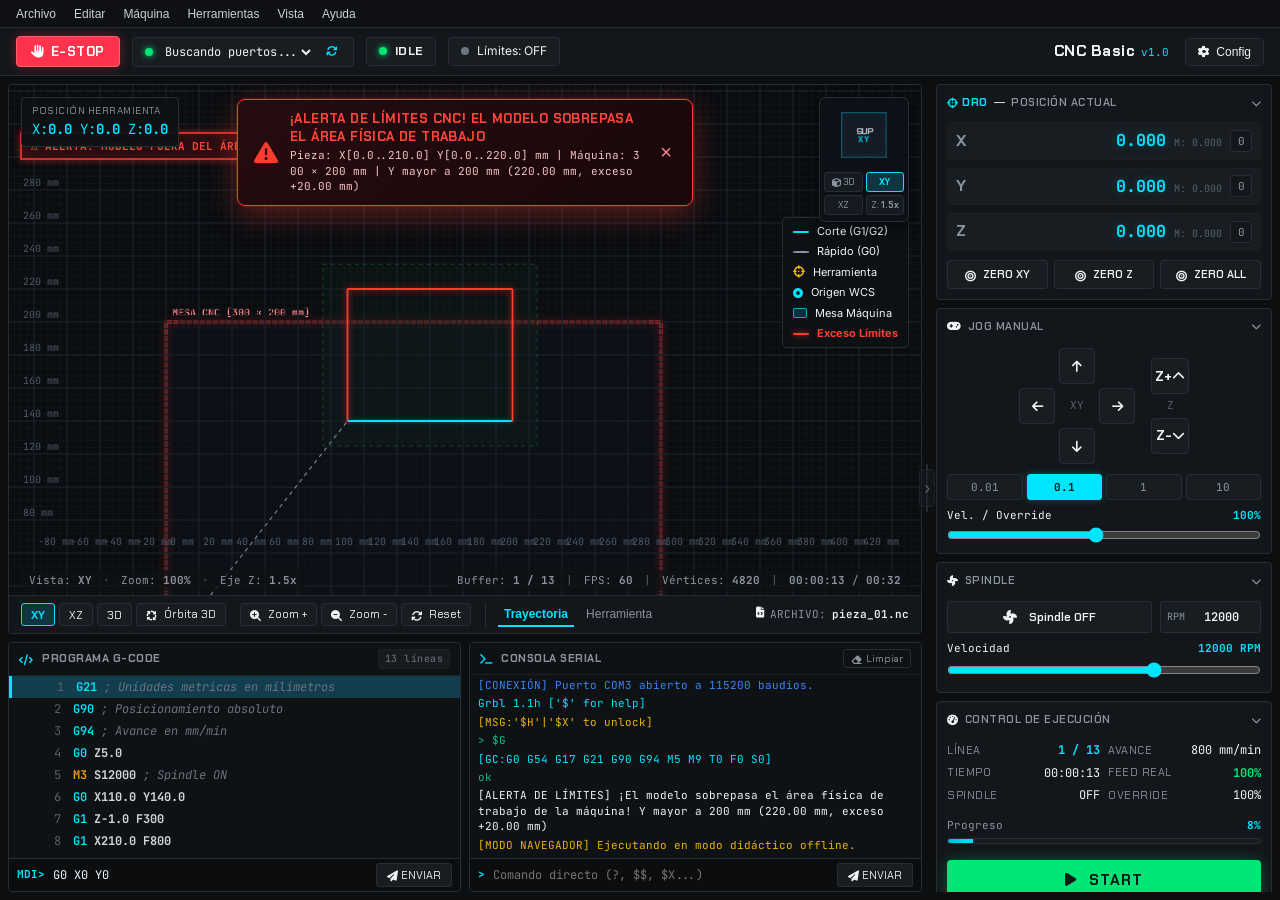
==== commit 05ec824b: "Permitir colapsar y expandir paneles laterales con chevrons interactivos y memoria" ====
--- a/index.html
+++ b/index.html
@@ -330,11 +330,12 @@
     <aside class="workspace-sidebar" id="main-sidebar">
 
       <!-- DRO: POSICIÓN ACTUAL -->
-      <section class="sidebar-block dro-block">
-        <div class="sidebar-header">
+      <section class="sidebar-block dro-block" id="block-dro">
+        <div class="sidebar-header collapsible" title="Clic para colapsar / expandir">
           <span class="title-cyan"><i class="fa-solid fa-crosshairs"></i> DRO</span>
           <span class="header-divider">—</span>
           <span class="title-sub">POSICIÓN ACTUAL</span>
+          <i class="fa-solid fa-chevron-down block-toggle-chevron"></i>
         </div>
 
         <div class="dro-axes-container">
@@ -378,10 +379,11 @@
       </section>
 
       <!-- JOG MANUAL -->
-      <section class="sidebar-block jog-block">
-        <div class="sidebar-header collapsible">
+      <section class="sidebar-block jog-block" id="block-jog">
+        <div class="sidebar-header collapsible" title="Clic para colapsar / expandir">
           <i class="fa-solid fa-gamepad header-icon"></i>
           <span class="title-sub">JOG MANUAL</span>
+          <i class="fa-solid fa-chevron-down block-toggle-chevron"></i>
         </div>
 
         <div class="jog-content">
@@ -430,10 +432,11 @@
       </section>
 
       <!-- SPINDLE (HUSILLO) -->
-      <section class="sidebar-block spindle-block">
-        <div class="sidebar-header collapsible">
+      <section class="sidebar-block spindle-block" id="block-spindle">
+        <div class="sidebar-header collapsible" title="Clic para colapsar / expandir">
           <i class="fa-solid fa-fan header-icon"></i>
           <span class="title-sub">SPINDLE</span>
+          <i class="fa-solid fa-chevron-down block-toggle-chevron"></i>
         </div>
 
         <div class="spindle-content">
@@ -458,10 +461,11 @@
       </section>
 
       <!-- CONTROL DE EJECUCIÓN (DEBAJO DEL SPINDLE) -->
-      <section class="sidebar-block execution-control-block">
-        <div class="sidebar-header">
+      <section class="sidebar-block execution-control-block" id="block-execution">
+        <div class="sidebar-header collapsible" title="Clic para colapsar / expandir">
           <i class="fa-solid fa-gauge-high header-icon text-cyan"></i>
           <span class="title-sub">CONTROL DE EJECUCIÓN</span>
+          <i class="fa-solid fa-chevron-down block-toggle-chevron"></i>
         </div>
 
         <div class="execution-control-body">
--- a/styles.css
+++ b/styles.css
@@ -1240,6 +1240,7 @@
   border: 1px solid var(--border-color);
   border-radius: 4px;
   padding: 10px;
+  transition: padding 0.2s ease, border-color 0.15s ease;
 }
 
 .sidebar-header {
@@ -1253,7 +1254,44 @@
 
 .sidebar-header.collapsible {
   cursor: pointer;
-  margin-bottom: 8px;
+  user-select: none;
+  padding: 4px 6px;
+  margin: -4px -6px 8px -6px;
+  border-radius: 4px;
+  transition: background-color 0.15s ease, color 0.15s ease;
+}
+
+.sidebar-header.collapsible:hover {
+  background-color: rgba(0, 229, 255, 0.08);
+}
+
+.block-toggle-chevron {
+  margin-left: auto;
+  color: var(--text-muted);
+  font-size: 10px;
+  transition: transform 0.2s ease, color 0.15s ease;
+}
+
+.sidebar-header.collapsible:hover .block-toggle-chevron {
+  color: var(--cyan-primary);
+}
+
+.sidebar-block.collapsed {
+  padding-bottom: 6px;
+  border-color: rgba(255, 255, 255, 0.06);
+}
+
+.sidebar-block.collapsed .sidebar-header {
+  margin-bottom: 0;
+}
+
+.sidebar-block.collapsed .block-toggle-chevron {
+  transform: rotate(-90deg);
+  color: var(--text-subtle);
+}
+
+.sidebar-block.collapsed > *:not(.sidebar-header) {
+  display: none !important;
 }
 
 .collapse-icon {
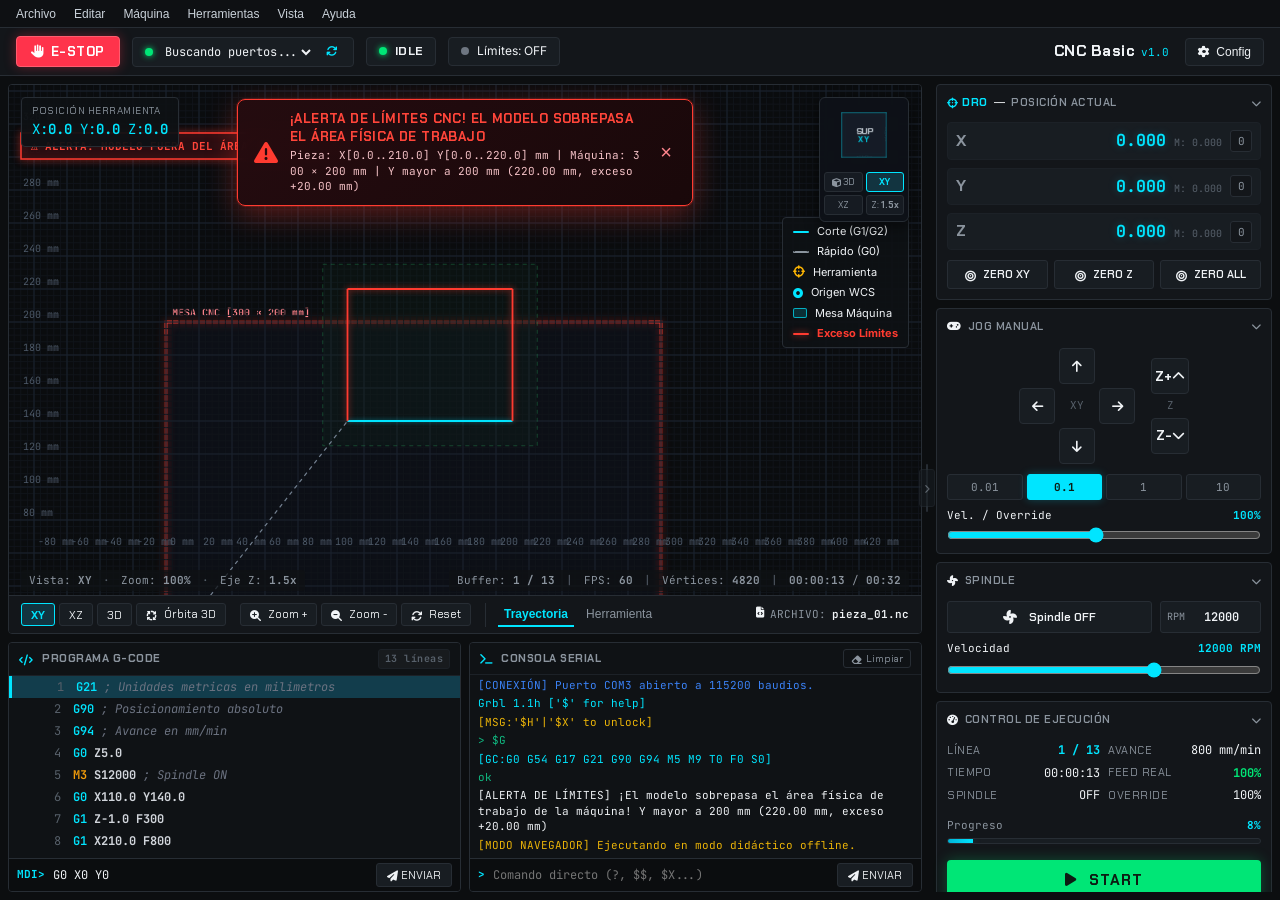
==== commit 41931223: "Implementar barras de scroll minimalistas oscuras y modo compacto de ejecucion" ====
--- a/index.html
+++ b/index.html
@@ -462,7 +462,7 @@
 
       <!-- CONTROL DE EJECUCIÓN (DEBAJO DEL SPINDLE) -->
       <section class="sidebar-block execution-control-block" id="block-execution">
-        <div class="sidebar-header collapsible" title="Clic para colapsar / expandir">
+        <div class="sidebar-header collapsible" title="Clic para modo compacto (ocultar / mostrar telemetría)">
           <i class="fa-solid fa-gauge-high header-icon text-cyan"></i>
           <span class="title-sub">CONTROL DE EJECUCIÓN</span>
           <i class="fa-solid fa-chevron-down block-toggle-chevron"></i>
--- a/styles.css
+++ b/styles.css
@@ -40,6 +40,45 @@
   margin: 0;
   padding: 0;
   user-select: none;
+  scrollbar-width: thin;
+  scrollbar-color: rgba(255, 255, 255, 0.12) transparent;
+}
+
+/* ==========================================================================
+   BARRAS DE SCROLL MINIMALISTAS (DARK INDUSTRIAL / ELEGANTE Y DISCRETO)
+   ========================================================================== */
+::-webkit-scrollbar {
+  width: 5px;
+  height: 5px;
+  background-color: transparent;
+}
+
+::-webkit-scrollbar-track {
+  background: transparent;
+}
+
+::-webkit-scrollbar-thumb {
+  background-color: rgba(255, 255, 255, 0.12);
+  border-radius: 4px;
+  transition: background-color 0.15s ease;
+}
+
+::-webkit-scrollbar-thumb:hover {
+  background-color: rgba(0, 229, 255, 0.35);
+}
+
+::-webkit-scrollbar-thumb:active {
+  background-color: var(--cyan-primary);
+}
+
+::-webkit-scrollbar-corner {
+  background: transparent;
+}
+
+::-webkit-scrollbar-button {
+  display: none !important;
+  width: 0 !important;
+  height: 0 !important;
 }
 
 html {
@@ -1294,6 +1333,30 @@
   display: none !important;
 }
 
+/* Modo compacto para Control de Ejecución: Oculta la cuadrícula de telemetría y conserva botones y barra de progreso */
+.sidebar-block.execution-control-block.collapsed {
+  padding-bottom: 10px;
+}
+
+.sidebar-block.execution-control-block.collapsed .sidebar-header {
+  margin-bottom: 8px;
+}
+
+.sidebar-block.execution-control-block.collapsed > .execution-control-body {
+  display: flex !important;
+  flex-direction: column;
+  gap: 8px;
+}
+
+.sidebar-block.execution-control-block.collapsed .telemetry-grid {
+  display: none !important;
+}
+
+.sidebar-block.execution-control-block.collapsed .progress-section,
+.sidebar-block.execution-control-block.collapsed .execution-actions {
+  display: flex !important;
+}
+
 .collapse-icon {
   color: var(--text-muted);
   font-size: 10px;
